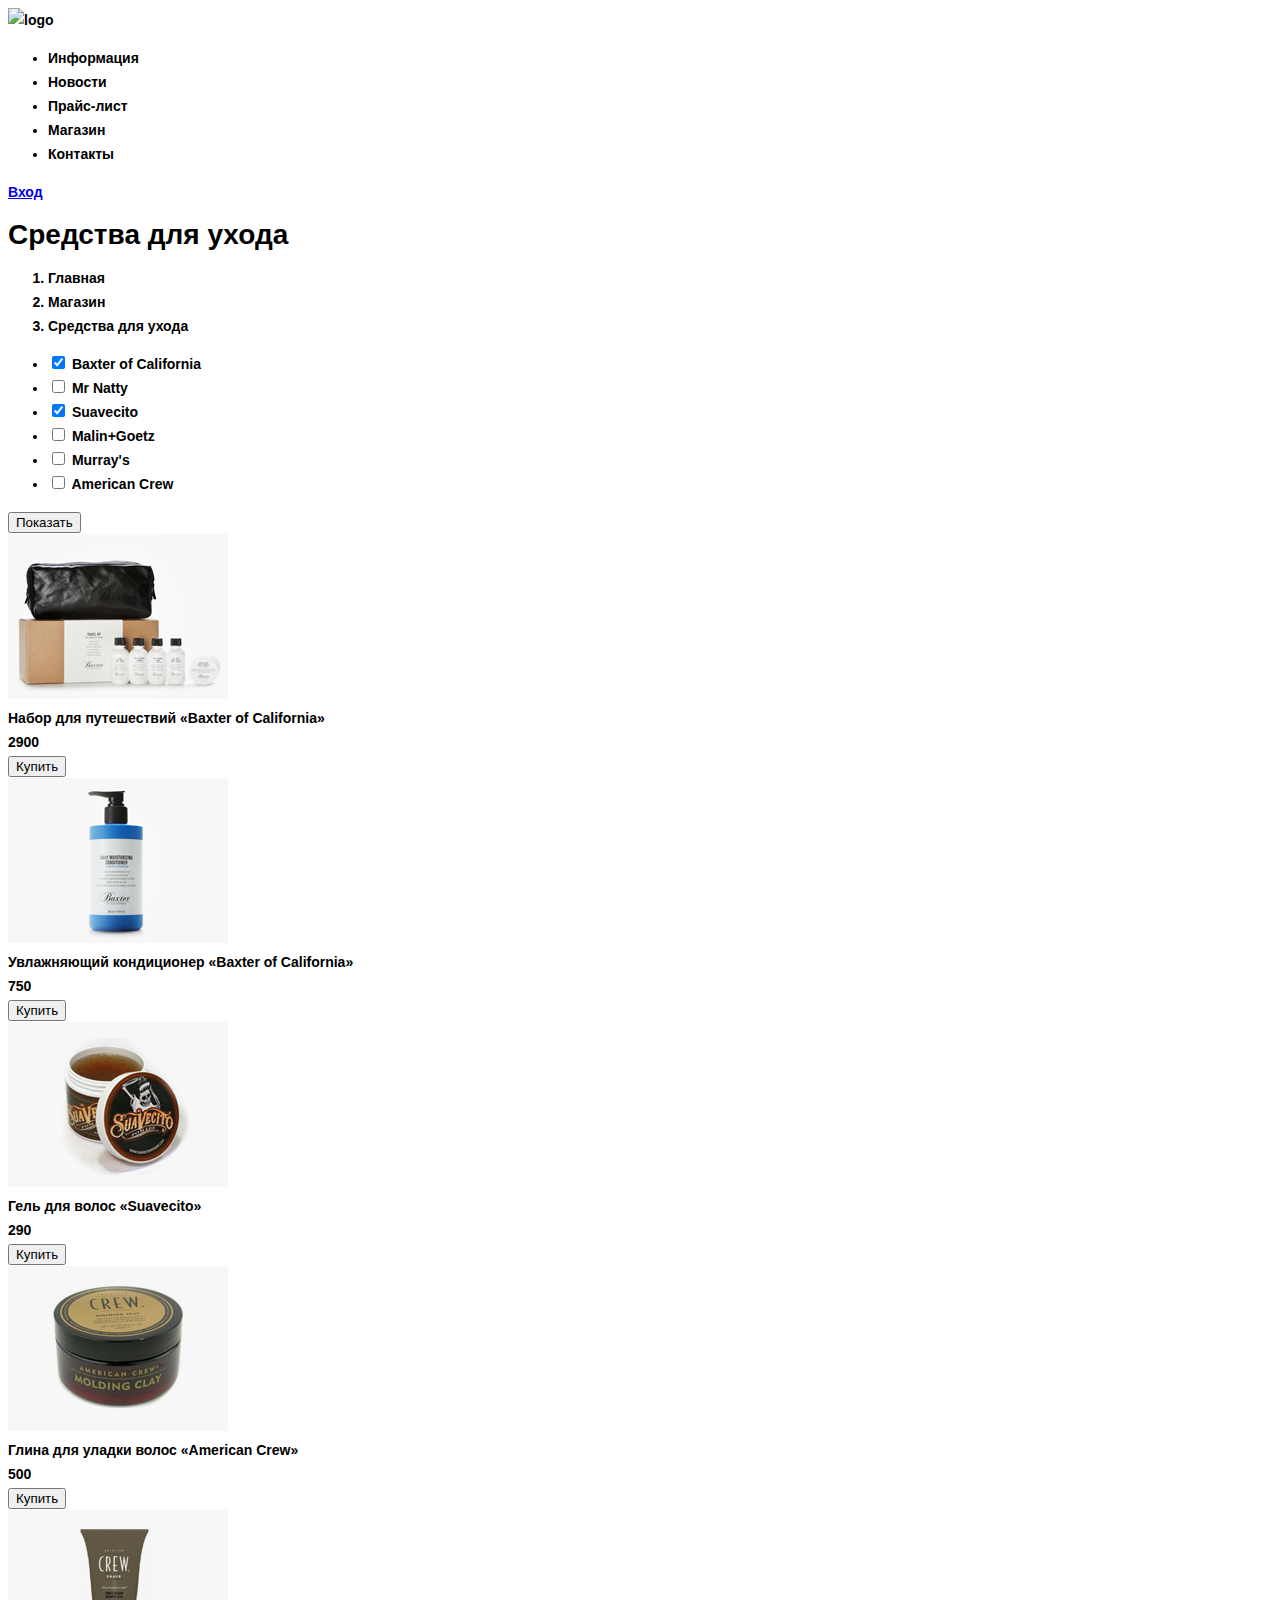
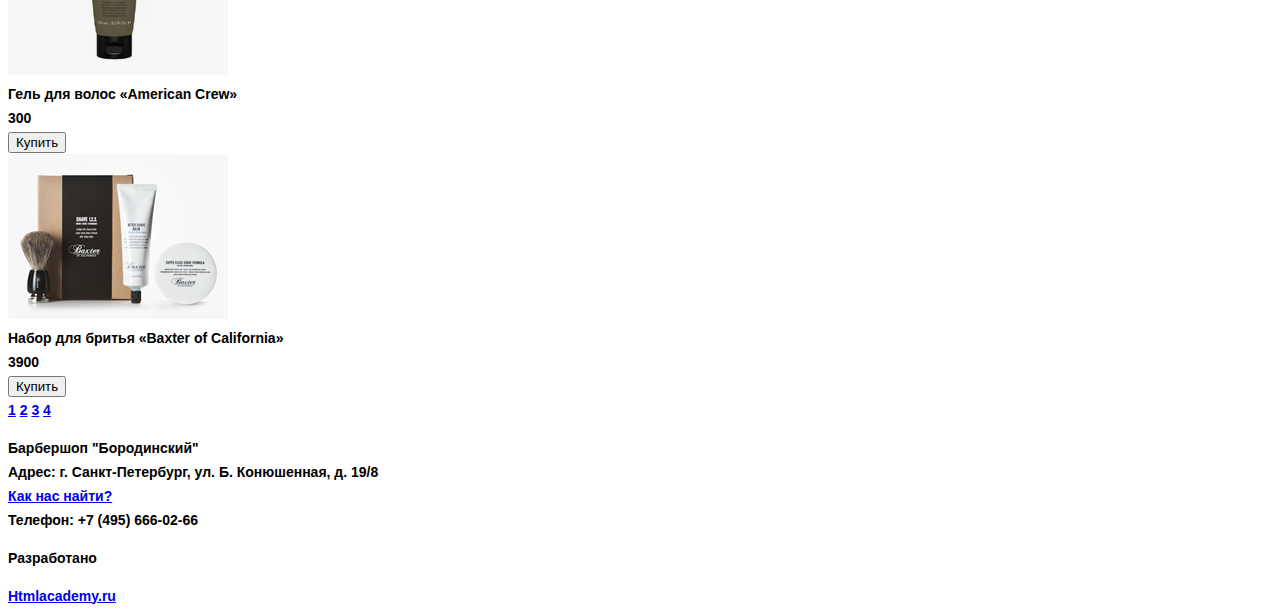
==== catalog.html @ 86d67277 "Add catalog and price-list page" ====
<!DOCTYPE html>
<html lang="en">
<head>
	<meta charset="UTF-8">
	<title>Магазин - Барбершоп</title>
	<link rel="stylesheet" href="./css/main.css">
</head>
<body>
	<header>
		<div class="logo"><img src=".images/logo-little.png" alt="logo"></div>
		<nav class="inner-nav">
			<ul class="inner-nav--list">
					<li class="inner-nav--item">Информация</li>
				<li class="inner-nav--item">Новости</li>
				<li class="inner-nav--item">Прайс-лист</li>
				<li class="inner-nav--item inner-nav--item_active">Магазин</li>
				<li class="inner-nav--item">Контакты</li>
			</ul>
		</nav>
		<div class="enter">
			<a class="enter--link" href="#">Вход</a>
		</div>
	</header>
	<main class="main-container">
		<header class="header-container">
			<h1 class="main-content--header">Средства для ухода</h1>
			<section class="breadcrumbs">
			<ol class="breadcrumbs-list">
				<li class="breadcrumbs-list--item">Главная</li>
				<li class="breadcrumbs-list--item">Магазин</li>
				<li class="breadcrumbs-list--item breadcrumbs-list--item_active">Средства для ухода</li>
			</ol>
			</section>
		</header>
		<aside>
			<section class="filter-manufacturers">
				<ul class="filter-manufacturers--list">
					<li class="filter-manufacturers--item">
						<input type="checkbox" name="brand" id="brand_bax" checked>
						<label for="brand_bax">
							<span>Baxter of California</span>
						</label>
					</li>
					<li class="filter-manufacturers--item">
						<input type="checkbox" name="brand" id="brand_natty">
						<label for="brand_natty">
							<span>Mr Natty</span>
						</label>
					</li>
					<li class="filter-manufacturers--item">
						<input type="checkbox" name="brand" id="brand_suav" checked>
						<label for="brand_suav">
							<span>Suavecito</span>
						</label>
					</li>
					<li class="filter-manufacturers--item">
						<input type="checkbox" name="brand" id="brand_malgoe">
						<label for="brand_malgoe">
							<span>Malin+Goetz</span>
						</label>
					</li>
					<li class="filter-manufacturers--item">
						<input type="checkbox" name="brand" id="brand_murrays">
						<label for="brand_murrays">
							<span>Murray's</span>
						</label>
					</li>
					<li class="filter-manufacturers--item">
						<input type="checkbox" name="brand" id="brand_amcrew">
						<label for="brand_amcrew">
							<span>American Crew</span>
						</label>
					</li>
				</ul>
			</section>
			<section class="groups">
				<div></div>
				<button class="btn">Показать</button>
			</section>
		</aside>
		<section class="catalog">
			<article class="catalog-item">
				<img src="./images/img/img-1.jpg" alt="item-pic" class="catalog-item--pic">
				<header class="catalog-item--header">Набор для путешествий <span class="catalog-item--header_brand">«Baxter of California»</span></header>
				<section class="buy">
					<div class="price rub">2900</div>
					<button class="btn">Купить</button>
				</section>
			</article>
			<article class="catalog-item">
				<img src="./images/img/img-2.jpg" alt="item-pic" class="catalog-item--pic">
				<header class="catalog-item--header">Увлажняющий кондиционер <span class="catalog-item--header_brand">«Baxter of California»</span></header>
				<section class="buy">
					<div class="price rub">750</div>
					<button class="btn">Купить</button>
				</section>
			</article>
			<article class="catalog-item">
				<img src="./images/img/img-3.jpg" alt="item-pic" class="catalog-item--pic">
				<header class="catalog-item--header">Гель для волос <span class="catalog-item--header_brand">«Suavecito»</span></header>
				<section class="buy">
					<div class="price rub">290</div>
					<button class="btn">Купить</button>
				</section>
			</article>
			<article class="catalog-item">
				<img src="./images/img/img-4.jpg" alt="item-pic" class="catalog-item--pic">
				<header class="catalog-item--header">Глина для уладки волос <span class="catalog-item--header_brand">«American Crew»</span></header>
				<section class="buy">
					<div class="price rub">500</div>
					<button class="btn">Купить</button>
				</section>
			</article>
			<article class="catalog-item">
				<img src="./images/img/img-5.jpg" alt="item-pic" class="catalog-item--pic">
				<header class="catalog-item--header">Гель для волос <span class="catalog-item--header_brand">«American Crew»</span></header>
				<section class="buy">
					<div class="price rub">300</div>
					<button class="btn">Купить</button>
				</section>
			</article>
			<article class="catalog-item">
				<img src="./images/img/img-6.jpg" alt="item-pic" class="catalog-item--pic">
				<header class="catalog-item--header">Набор для бритья <span class="catalog-item--header_brand">«Baxter of California»</span></header>
				<section class="buy">
					<div class="price rub">3900</div>
					<button class="btn">Купить</button>
				</section>
			</article>
		</section>
		<section class="pagination">
			<a href="#" class="pagination--page">1</a>
			<a href="#" class="pagination--page pagination--page_active">2</a>
			<a href="#" class="pagination--page">3</a>
			<a href="#" class="pagination--page">4</a>
		</section>
		<footer class="main-footer">
			<section class="footer--info">
				<p>Барбершоп "Бородинский"<br>
				Адрес: г. Санкт-Петербург, ул. Б. Конюшенная, д. 19/8<br>
				<a class="footer-link" href="#" >Как нас найти?</a><br>
				Телефон: +7 (495) 666-02-66</p>
			</section>
			<section class="footer--socials">
				<a href="#" class="socials--link socials--link_vk"></a>
				<a href="#" class="socials--link socials--link_fb"></a>
				<a href="#" class="socials--link socials--link_inst"></a>
			</section>
			<section class="footer--devs">
				<p>Разработано</p>
				<a class="btn" href="http://htmlacademy.ru">Htmlacademy.ru</a>
			</section>
		</footer>
	</main>
</body>
</html>
---- css/main.css ----
body {
	font-family: 'PTSans Narrow Bold', sans-serif;
	font-size: 14px;
	font-weight: bold;
	line-height: 24px;
	color: #000;
}

h2 {
	font-size: 30px;
	line-height: auto;
}
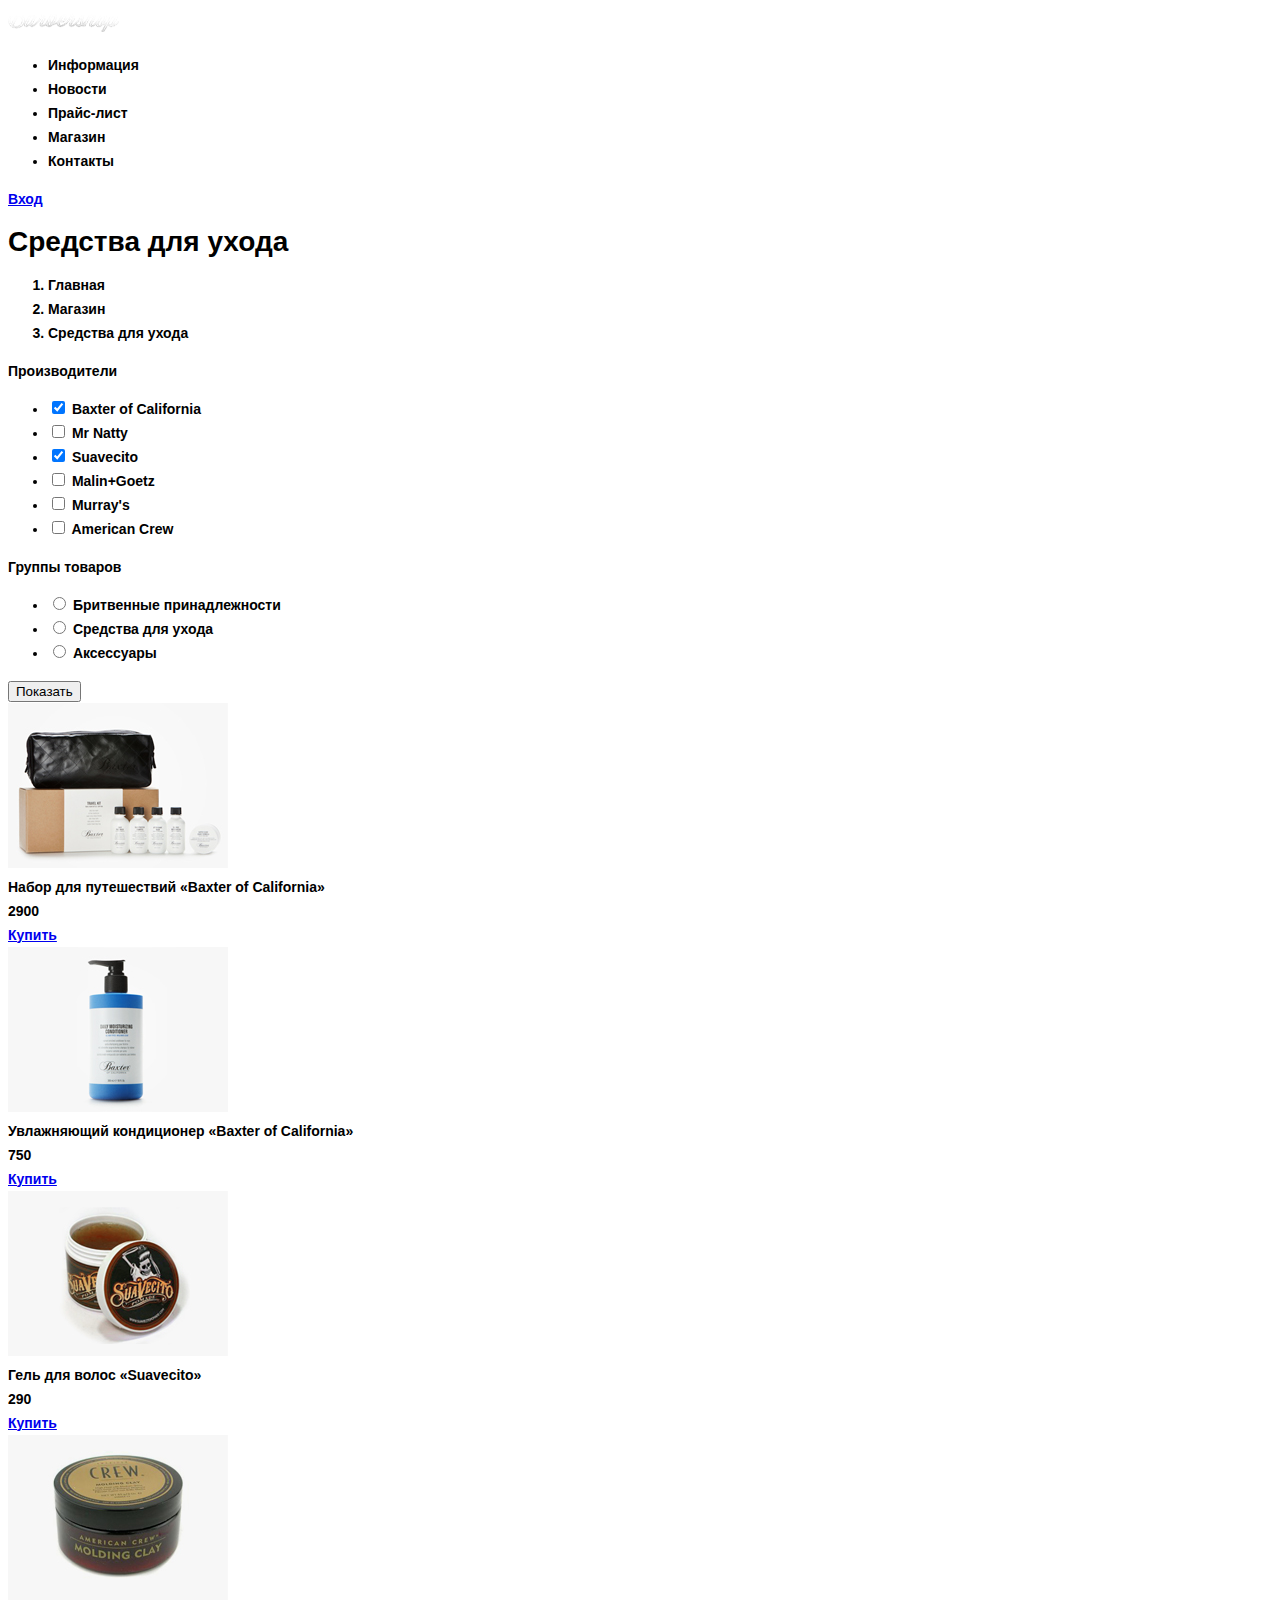
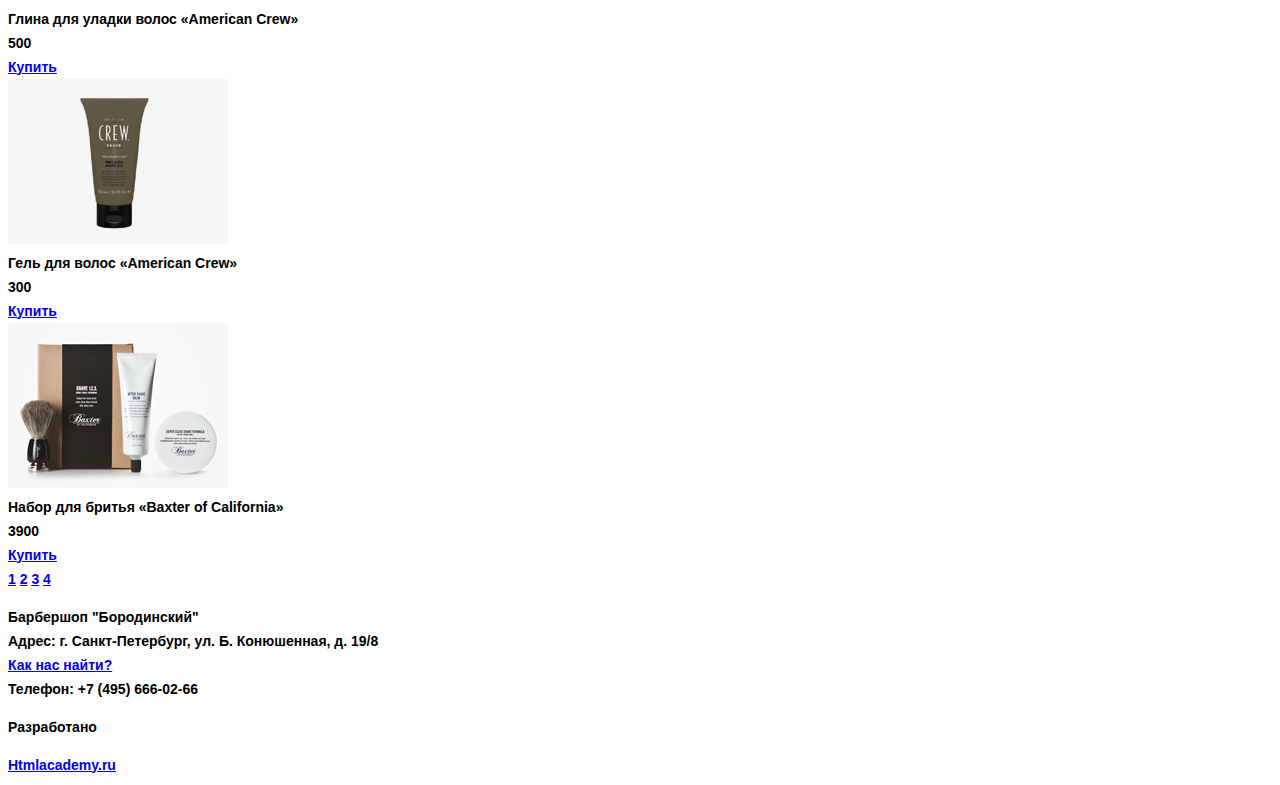
==== commit 8d866d35: "Fix class names and some html code" ====
--- a/catalog.html
+++ b/catalog.html
@@ -6,22 +6,26 @@
 	<link rel="stylesheet" href="./css/main.css">
 </head>
 <body>
-	<header>
-		<div class="logo"><img src=".images/logo-little.png" alt="logo"></div>
-		<nav class="inner-nav">
-			<ul class="inner-nav--list">
+	<header class="top-header">
+		<div class="container clearfix">
+			<nav class="inner-nav">
+				<div class="logo">
+					<img src="./images/logo-little.png" alt="logo">
+				</div>
+				<ul class="inner-nav--list">
 					<li class="inner-nav--item">Информация</li>
-				<li class="inner-nav--item">Новости</li>
-				<li class="inner-nav--item">Прайс-лист</li>
-				<li class="inner-nav--item inner-nav--item_active">Магазин</li>
-				<li class="inner-nav--item">Контакты</li>
-			</ul>
-		</nav>
-		<div class="enter">
-			<a class="enter--link" href="#">Вход</a>
+					<li class="inner-nav--item">Новости</li>
+					<li class="inner-nav--item">Прайс-лист</li>
+					<li class="inner-nav--item inner-nav--item_active">Магазин</li>
+					<li class="inner-nav--item">Контакты</li>
+				</ul>
+			</nav>
+			<div class="enter">
+				<a class="enter--link" href="#">Вход</a>
+			</div>
 		</div>
 	</header>
-	<main class="main-container">
+	<main class="container clearfix">
 		<header class="header-container">
 			<h1 class="main-content--header">Средства для ухода</h1>
 			<section class="breadcrumbs">
@@ -32,109 +36,140 @@
 			</ol>
 			</section>
 		</header>
-		<aside>
-			<section class="filter-manufacturers">
-				<ul class="filter-manufacturers--list">
-					<li class="filter-manufacturers--item">
-						<input type="checkbox" name="brand" id="brand_bax" checked>
-						<label for="brand_bax">
-							<span>Baxter of California</span>
-						</label>
-					</li>
-					<li class="filter-manufacturers--item">
-						<input type="checkbox" name="brand" id="brand_natty">
-						<label for="brand_natty">
-							<span>Mr Natty</span>
-						</label>
-					</li>
-					<li class="filter-manufacturers--item">
-						<input type="checkbox" name="brand" id="brand_suav" checked>
-						<label for="brand_suav">
-							<span>Suavecito</span>
-						</label>
-					</li>
-					<li class="filter-manufacturers--item">
-						<input type="checkbox" name="brand" id="brand_malgoe">
-						<label for="brand_malgoe">
-							<span>Malin+Goetz</span>
-						</label>
-					</li>
-					<li class="filter-manufacturers--item">
-						<input type="checkbox" name="brand" id="brand_murrays">
-						<label for="brand_murrays">
-							<span>Murray's</span>
-						</label>
-					</li>
-					<li class="filter-manufacturers--item">
-						<input type="checkbox" name="brand" id="brand_amcrew">
-						<label for="brand_amcrew">
-							<span>American Crew</span>
-						</label>
-					</li>
-				</ul>
+		<aside class="filters">
+			<form class="filters--form" method="GET">
+				<section class="filter-brands">
+					<header class="heading">
+						Производители
+					</header>
+					<ul class="filter-brands--list">
+						<li class="filter-brands--item">
+							<input type="checkbox" name="brand[]" id="brand_bax" checked>
+							<label class="filter-checkbox" for="brand_bax" value="1">
+								<span>Baxter of California</span>
+							</label>
+						</li>
+						<li class="filter-brands--item">
+							<input type="checkbox" name="brand[]" id="brand_natty" value="2">
+							<label class="filter-checkbox" for="brand_natty">
+								<span>Mr Natty</span>
+							</label>
+						</li>
+						<li class="filter-brands--item">
+							<input type="checkbox" name="brand[]" id="brand_suav" value="3" checked>
+							<label class="filter-checkbox" for="brand_suav">
+								<span>Suavecito</span>
+							</label>
+						</li>
+						<li class="filter-brands--item">
+							<input type="checkbox" name="brand[]" id="brand_malgoe" value="4">
+							<label class="filter-checkbox" for="brand_malgoe">
+								<span>Malin+Goetz</span>
+							</label>
+						</li>
+						<li class="filter-brands--item">
+							<input type="checkbox" name="brand[]" id="brand_murrays" value="5">
+							<label class="filter-checkbox" for="brand_murrays">
+								<span>Murray's</span>
+							</label>
+						</li>
+						<li class="filter-brands--item">
+							<input type="checkbox" name="brand[]" id="brand_amcrew" value="6">
+							<label class="filter-checkbox" for="brand_amcrew">
+								<span>American Crew</span>
+							</label>
+						</li>
+					</ul>
+				</section>
+				<section class="filter-categories">
+					<header class="heading">
+						Группы товаров
+					</header>
+					<ul class="filter-categories--list">
+						<li class="filter-categories--category">
+							<input type="radio" name="categories" id="shaving" value="shaving">
+							<label class="filter-radio" for="shaving">
+								<span>Бритвенные принадлежности</span>
+							</label>
+						</li>
+						<li class="filter-categories--category">
+							<input type="radio" name="categories" id="care" value="care">
+							<label class="filter-radio" for="care">
+								<span>Средства для ухода</span>
+							</label>
+						</li>
+						<li class="filter-categories--category">
+							<input type="radio" name="categories" id="accs" value="accs">
+							<label class="filter-radio" for="accs">
+								<span>Аксессуары</span>
+							</label>
+						</li>
+					</ul>
+					<button class="btn" type="submit">Показать</button>
+				</section>
+			</form>
+		</aside>
+		<section class="content-container">
+			<section class="catalog">
+				<article class="catalog-item">
+					<img src="./images/img/img-1.jpg" alt="item-pic" class="catalog-item--pic">
+					<header class="catalog-item--header">Набор для путешествий <span class="catalog-item--header_brand">«Baxter of California»</span></header>
+					<section class="buy">
+						<div class="buy--price rub">2900</div>
+						<a class="btn buy--btn" href="#">Купить</a>
+					</section>
+				</article>
+				<article class="catalog-item">
+					<img src="./images/img/img-2.jpg" alt="item-pic" class="catalog-item--pic">
+					<header class="catalog-item--header">Увлажняющий кондиционер <span class="catalog-item--header_brand">«Baxter of California»</span></header>
+					<section class="buy">
+						<div class="buy--price rub">750</div>
+						<a class="btn buy--btn" href="#">Купить</a>
+					</section>
+				</article>
+				<article class="catalog-item">
+					<img src="./images/img/img-3.jpg" alt="item-pic" class="catalog-item--pic">
+					<header class="catalog-item--header">Гель для волос <span class="catalog-item--header_brand">«Suavecito»</span></header>
+					<section class="buy">
+						<div class="buy--price rub">290</div>
+						<a class="btn buy--btn" href="#">Купить</a>
+					</section>
+				</article>
+				<article class="catalog-item">
+					<img src="./images/img/img-4.jpg" alt="item-pic" class="catalog-item--pic">
+					<header class="catalog-item--header">Глина для уладки волос <span class="catalog-item--header_brand">«American Crew»</span></header>
+					<section class="buy">
+						<div class="buy--price rub">500</div>
+						<a class="btn buy--btn" href="#">Купить</a>
+					</section>
+				</article>
+				<article class="catalog-item">
+					<img src="./images/img/img-5.jpg" alt="item-pic" class="catalog-item--pic">
+					<header class="catalog-item--header">Гель для волос <span class="catalog-item--header_brand">«American Crew»</span></header>
+					<section class="buy">
+						<div class="buy--price rub">300</div>
+						<a class="btn buy--btn" href="#">Купить</a>
+					</section>
+				</article>
+				<article class="catalog-item">
+					<img src="./images/img/img-6.jpg" alt="item-pic" class="catalog-item--pic">
+					<header class="catalog-item--header">Набор для бритья <span class="catalog-item--header_brand">«Baxter of California»</span></header>
+					<section class="buy">
+						<div class="buy--price rub">3900</div>
+						<a class="btn buy--btn" href="#">Купить</a>
+					</section>
+				</article>
 			</section>
-			<section class="groups">
-				<div></div>
-				<button class="btn">Показать</button>
+			<section class="pagination">
+				<a href="#" class="pagination--page">1</a>
+				<a href="#" class="pagination--page pagination--page_active">2</a>
+				<a href="#" class="pagination--page">3</a>
+				<a href="#" class="pagination--page">4</a>
 			</section>
-		</aside>
-		<section class="catalog">
-			<article class="catalog-item">
-				<img src="./images/img/img-1.jpg" alt="item-pic" class="catalog-item--pic">
-				<header class="catalog-item--header">Набор для путешествий <span class="catalog-item--header_brand">«Baxter of California»</span></header>
-				<section class="buy">
-					<div class="price rub">2900</div>
-					<button class="btn">Купить</button>
-				</section>
-			</article>
-			<article class="catalog-item">
-				<img src="./images/img/img-2.jpg" alt="item-pic" class="catalog-item--pic">
-				<header class="catalog-item--header">Увлажняющий кондиционер <span class="catalog-item--header_brand">«Baxter of California»</span></header>
-				<section class="buy">
-					<div class="price rub">750</div>
-					<button class="btn">Купить</button>
-				</section>
-			</article>
-			<article class="catalog-item">
-				<img src="./images/img/img-3.jpg" alt="item-pic" class="catalog-item--pic">
-				<header class="catalog-item--header">Гель для волос <span class="catalog-item--header_brand">«Suavecito»</span></header>
-				<section class="buy">
-					<div class="price rub">290</div>
-					<button class="btn">Купить</button>
-				</section>
-			</article>
-			<article class="catalog-item">
-				<img src="./images/img/img-4.jpg" alt="item-pic" class="catalog-item--pic">
-				<header class="catalog-item--header">Глина для уладки волос <span class="catalog-item--header_brand">«American Crew»</span></header>
-				<section class="buy">
-					<div class="price rub">500</div>
-					<button class="btn">Купить</button>
-				</section>
-			</article>
-			<article class="catalog-item">
-				<img src="./images/img/img-5.jpg" alt="item-pic" class="catalog-item--pic">
-				<header class="catalog-item--header">Гель для волос <span class="catalog-item--header_brand">«American Crew»</span></header>
-				<section class="buy">
-					<div class="price rub">300</div>
-					<button class="btn">Купить</button>
-				</section>
-			</article>
-			<article class="catalog-item">
-				<img src="./images/img/img-6.jpg" alt="item-pic" class="catalog-item--pic">
-				<header class="catalog-item--header">Набор для бритья <span class="catalog-item--header_brand">«Baxter of California»</span></header>
-				<section class="buy">
-					<div class="price rub">3900</div>
-					<button class="btn">Купить</button>
-				</section>
-			</article>
 		</section>
-		<section class="pagination">
-			<a href="#" class="pagination--page">1</a>
-			<a href="#" class="pagination--page pagination--page_active">2</a>
-			<a href="#" class="pagination--page">3</a>
-			<a href="#" class="pagination--page">4</a>
-		</section>
-		<footer class="main-footer">
+	</main>
+	<footer class="footer">
+		<div class="container clearfix">
 			<section class="footer--info">
 				<p>Барбершоп "Бородинский"<br>
 				Адрес: г. Санкт-Петербург, ул. Б. Конюшенная, д. 19/8<br>
@@ -150,7 +185,6 @@
 				<p>Разработано</p>
 				<a class="btn" href="http://htmlacademy.ru">Htmlacademy.ru</a>
 			</section>
-		</footer>
-	</main>
-</body>
+		</div>
+	</footer>
 </html>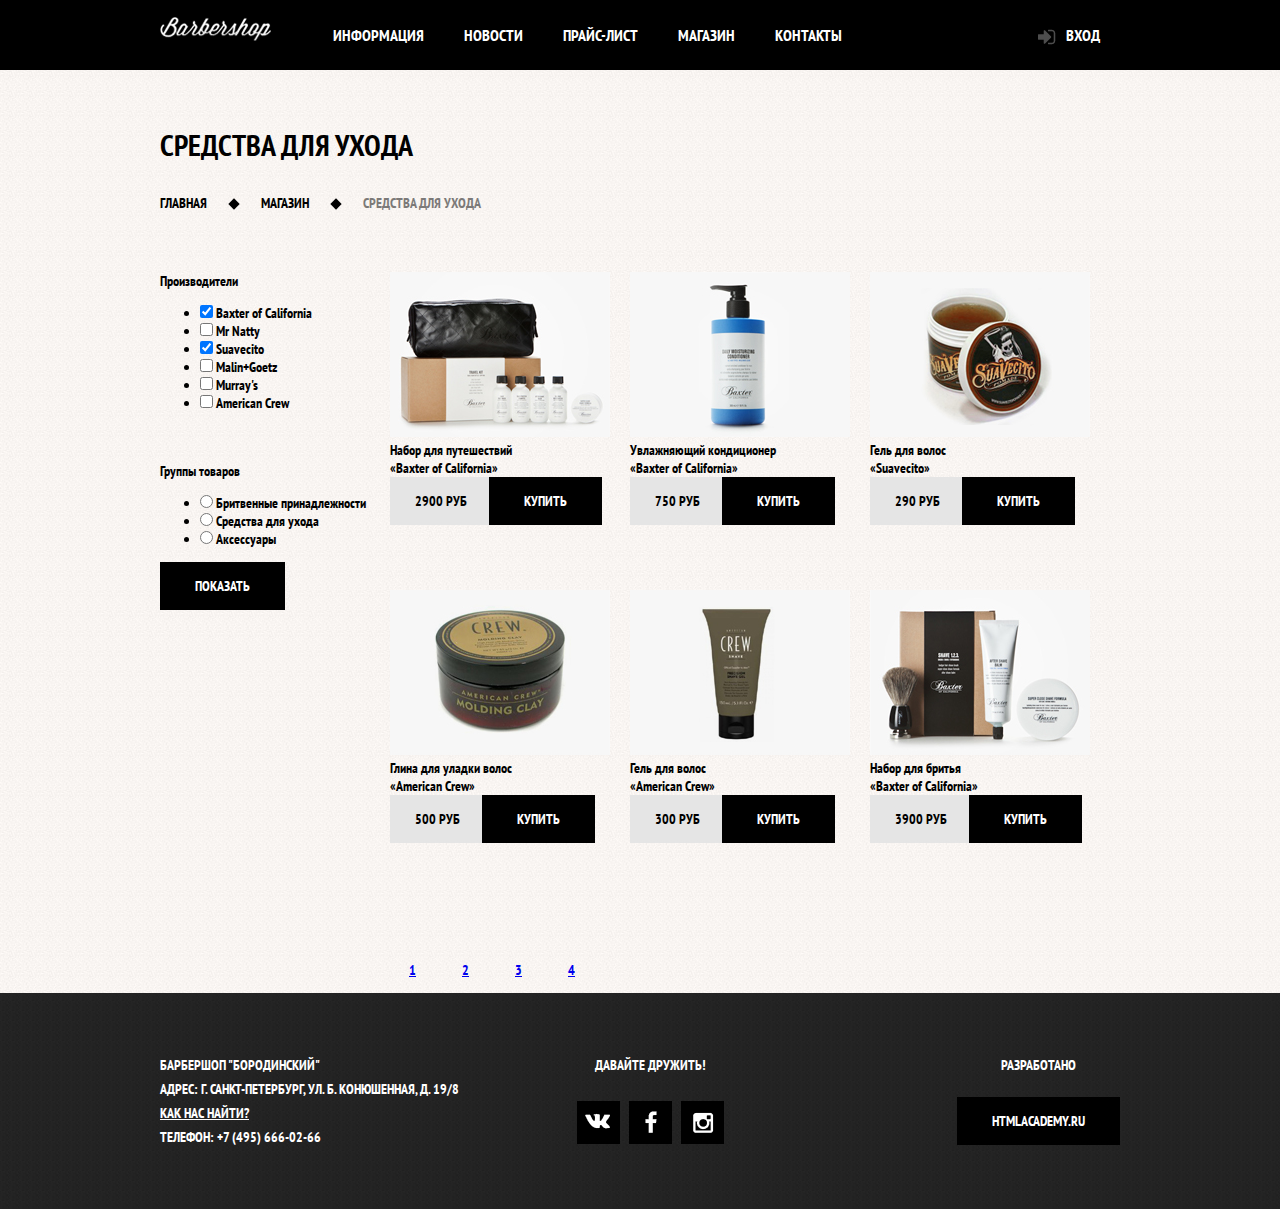
==== commit afca285a: "Get done the item page and changed common elements (like header, navigation, etc) in other templates" ====
--- a/catalog.html
+++ b/catalog.html
@@ -3,21 +3,23 @@
 <head>
 	<meta charset="UTF-8">
 	<title>Магазин - Барбершоп</title>
+	<link rel="stylesheet" href="./css/normalize.css">
 	<link rel="stylesheet" href="./css/main.css">
+	<link href='https://fonts.googleapis.com/css?family=PT+Sans+Narrow:400,700&subset=latin,cyrillic' rel='stylesheet' type='text/css'>
 </head>
-<body>
+<body class="inner-body">
 	<header class="top-header">
 		<div class="container clearfix">
-			<nav class="inner-nav">
+			<nav class="nav">
 				<div class="logo">
-					<img src="./images/logo-little.png" alt="logo">
+					<a href="./index.html"><img src="./images/logo-little.png" alt="logo"></a>
 				</div>
-				<ul class="inner-nav--list">
-					<li class="inner-nav--item">Информация</li>
-					<li class="inner-nav--item">Новости</li>
-					<li class="inner-nav--item">Прайс-лист</li>
-					<li class="inner-nav--item inner-nav--item_active">Магазин</li>
-					<li class="inner-nav--item">Контакты</li>
+				<ul class="nav--list">
+					<li class="nav--item"><a href="#">Информация</a></li>
+					<li class="nav--item"><a href="#">Новости</a></li>
+					<li class="nav--item"><a href="./price.html">Прайс-лист</a></li>
+					<li class="nav--item nav--item_active"><a href="./catalog.html">Магазин</a></li>
+					<li class="nav--item"><a href="#">Контакты</a></li>
 				</ul>
 			</nav>
 			<div class="enter">
@@ -30,9 +32,15 @@
 			<h1 class="main-content--header">Средства для ухода</h1>
 			<section class="breadcrumbs">
 			<ol class="breadcrumbs-list">
-				<li class="breadcrumbs-list--item">Главная</li>
-				<li class="breadcrumbs-list--item">Магазин</li>
-				<li class="breadcrumbs-list--item breadcrumbs-list--item_active">Средства для ухода</li>
+				<li class="breadcrumbs-list--item">
+					<a href="./index.html">Главная</a>
+				</li>
+				<li class="breadcrumbs-list--item">
+					<a href="./catalog.html">Магазин</a>
+				</li>
+				<li class="breadcrumbs-list--item breadcrumbs-list--item_active">
+					<span>Средства для ухода</span></a>
+				</li>
 			</ol>
 			</section>
 		</header>
@@ -177,9 +185,12 @@
 				Телефон: +7 (495) 666-02-66</p>
 			</section>
 			<section class="footer--socials">
-				<a href="#" class="socials--link socials--link_vk"></a>
-				<a href="#" class="socials--link socials--link_fb"></a>
-				<a href="#" class="socials--link socials--link_inst"></a>
+				<p>
+					Давайте дружить!
+				</p>
+				<a href="#" class="socials--link socials--link_vk">Вконтакте</a>
+				<a href="#" class="socials--link socials--link_fb">Фейсбук</a>
+				<a href="#" class="socials--link socials--link_inst">Инстаграм</a>
 			</section>
 			<section class="footer--devs">
 				<p>Разработано</p>
--- a/css/main.css
+++ b/css/main.css
@@ -1,12 +1,664 @@
 body {
-	font-family: 'PTSans Narrow Bold', sans-serif;
-	font-size: 14px;
+	font-family: 'PT Sans Narrow', sans-serif;
 	font-weight: bold;
+	color: #000;
+	background:#000 url("../images/bg.jpg") no-repeat top center;
+	font-size: 14px;
+}
+
+.btn {
+	display: inline-block;
+	padding: 15px 35px;
+	margin-right: 20px;
+	font-size: 14px;
+	text-transform: uppercase;
+	text-decoration: none;
+	color: white;
+	background-color: black;
+	border: none;
+	transition: ease 0.3s;
+	cursor: pointer;
+}
+
+.btn:hover:not([disabled]) {
+	background-color: #663d15;
+	transition: ease-in-out 0.3s;
+}
+
+.btn:disabled {
+	opacity: 0.5;
+	cursor: default;
+}
+
+.top-header {
+	background-color: #000;
+	color: #fff;
+	font-size: 16px;
+	margin-bottom: 55px;
+}
+
+.container {
+	width: 960px;
+	padding: 0 10px;
+	margin: 0 auto;
+}
+
+.clearfix::after {
+	content: '';
+	display: block;
+	clear:both;
+}
+
+.nav {
+	width: 780px;
+	float: left;
+}
+
+.nav ul {
+	margin: 0;
+	padding: 0;
+}
+
+.nav--list {
+	list-style: none;
+	font-size: 0px;
+	display: inline-block;
+}
+
+.nav--item {
+	display: inline-block;
+	font-size: 16px;
+	line-height: 20px;
+	vertical-align: baseline;
+}
+
+.nav--item a {
+	display: block;
+	color: #fff;
+	padding: 25px 20px;
+	text-decoration: none;
+	text-transform: uppercase;
+	transition: ease 0.3s;
+}
+
+.nav--item a:hover {
+	background-color: #242424;
+	transition: ease 0.3s;
+}
+
+.nav--item_active a:after {
+	width: auto;
+	height: 5px;
+	background-color: #fff;
+}
+
+.logo {
+	min-width: 150px;
+	display: inline-block;
+	line-height: 20px;
+}
+
+.enter {
+	float: right;
+	position: relative;
+}
+
+.enter--link::before {
+	content: '';
+	display: block;
+	position: absolute;
+	width: 18px; 
+	height: 16px;
+	background-image: url("../images/sprites.png");
+	background-position: -120px -20px;
+	left: 20px;
+	bottom: 25px;
+	transition: ease 0.3s;
+	cursor: pointer;
+}
+
+.enter--link:hover::before {
+	content: '';
+	display: block;
+	position: absolute;
+	width: 18px; 
+	height: 16px;
+	background-image: url("../images/sprites.png");
+	background-position: -178px -20px;
+	left: 20px;
+	bottom: 25px;
+	transition: ease-in-out all 0.3s;
+
+}
+
+.enter--link {
+	display: inline-block;
+	line-height: 20px;
+	padding: 25px 20px;
+	padding-left: 48px;
+	text-decoration: none;	
+	text-transform: uppercase;
+	color: #fff;
+}
+
+.enter:hover {
+	background-color: #242424;
+}
+
+.logo-container {
+	width: 368px;
+	text-align: center;
+	margin: 0 auto;
+	min-height: 204px;
+	margin-bottom: 20px;;
+}
+
+.features {
+	margin-bottom: 65px;
+	color: #fff;
+}
+
+.feature-item {
+	width: 300px;
+	float: left;
+	margin-right: 20px;
+	text-align: center;
+	text-transform: uppercase;
+}
+
+.feature-item:last-child {
+	margin-right: 0;
+}
+
+.feature-item--head {
+	padding-bottom: 75px;
+	position: relative;
+	font-size: 30px;
+	font-weight: 700;
+	display: inline-block;
+}
+
+.feature-item--head::after {
+	content: '';
+	display: block;
+	width: 20px;
+	height: 20px;
+	position: absolute;
+	left: 50%;
+	top: 50%;
+	margin-left: -10px;
+	background-color: #fff;
+	transform: rotate(45deg);
+}
+
+.feature-item--desc {
+	margin: 0;
+	padding: 0 25px;
+	font-size: 14px;
 	line-height: 24px;
+	text-align: center;
+}
+
+.index-content {
+	padding: 80px 50px;
+	margin-bottom: 35px;
+	background: url("../images/divider.png") no-repeat center,
+				url("../images/bg-pattern.jpg") repeat center;
+}
+
+.index-content p {
+	margin-bottom: 25px;
+	text-transform: uppercase;
+	font-size: 14px;
+	line-height: 24px;
+	font-weight: 700;
+}
+
+.index-content--header {
+	margin: 0;
+	margin-bottom: 25px;
+	padding: 0;
+	font-size: 30px;
+	text-transform: uppercase;
+	font-weight: 700;
+}
+
+.index-content--left {
+	width: 380px;
+	float: left;
+}
+
+.news-list {
+	margin: 0;
+	padding: 0;
+	list-style: none;
+}
+
+.news-list--item {
+	margin-bottom: 30px;
+}
+
+.news-list--item p {
+	margin: 0;
+	padding: 0;
+}
+
+.news-list--item time {
+	font-weight: 400;
+	text-transform: none;
+}
+
+.index-content--right {
+	width: 300px;
+	float: right;
+}
+
+.gallery {
+	position: relative;
+	min-height: 260px;
+}
+
+.gallery-img {
+	margin: 0;
+	padding: 0;
+}
+
+.gallery-img img {
+	border: 7px solid white;
+}
+
+.btn-prev {
+	position: absolute;
+	left: 0;
+	bottom: 0;
+	margin: 0;
+	padding: 15px 50px;
+}
+.btn-next {
+	position: absolute;
+	right: 0;
+	bottom: 0;
+	margin: 0;
+	padding: 15px 50px;
+}
+
+.f-appointment input {
+	width: 140px;
+	height: 45px;
+	margin-right: 20px;
+	margin-left: -2px; /* weird spacing fix */ 
+	margin-bottom: 20px;
+	padding: 15px;
+	box-sizing: border-box;
+	border: 2px solid black;
+	text-transform: uppercase;
 	color: #000;
 }
 
-h2 {
+.f-appointment input:nth-child(2n) {
+	margin-right: 0;
+}
+
+.f-appointment .btn {
+	width: 100%;
+} 
+
+.footer {
+	padding-top: 60px;
+	padding-bottom: 40px;
+	background: #222 url("../images/bg-footer.jpg") repeat;
+	color: white;
+}
+
+.footer p {
+	margin: 0;
+	margin-bottom: 20px;
+	padding: 0;
+	text-transform: uppercase;
+	font-size: 14px;
+	line-height: 24px;
+}
+
+.footer--info {
+	width: 380px;
+	float: left;
+	margin-right: 20px;
+}
+
+.footer--info a {
+	color: white;
+}
+
+.footer--socials {
+	width: 180px;
+	float: left;
+	text-align: center;
+}
+
+.socials--link {
+	display: inline-block;
+	width: 23px;
+	height: 23px;
+	margin-left: 3px; 
+	margin-right: 3px;
+	padding: 10px;
+	font-size: 0;
+	background-color: #000;
+}
+
+.socials--link_vk {
+	background: #000 url("../images/sprites.png") no-repeat -454px -8px;
+	transition: ease 0.3s;
+}
+
+.socials--link_vk:hover {
+	background: #fff url("../images/sprites.png") no-repeat -519px -8px;
+	transition: ease 0.3s;
+}
+
+.socials--link_fb {
+	background: #000 url("../images/sprites.png") no-repeat -220px -10px;
+	transition: ease 0.3s;
+}
+
+.socials--link_fb:hover {
+	background: #fff url("../images/sprites.png") no-repeat -272px -10px;
+	transition: ease 0.3s;
+}
+
+.socials--link_inst {
+	background: #000 url("../images/sprites.png") no-repeat -328px -9px;
+	transition: ease 0.3s;
+}
+
+.socials--link_inst:hover {
+	background: #fff url("../images/sprites.png") no-repeat -389px -9px;
+	transition: ease 0.3s;
+}
+
+.footer--devs {
+	min-width: 140px;
+	float: right;
+	text-align: center;
+}
+
+.footer--devs .btn {
+	margin: 0;
+}
+
+/* Item Page */
+
+.inner-body {
+	background:#f8f5f2 url("../images/bg-pattern.jpg") repeat;
+}
+
+.main-content--header {
+	margin-top: 55px;
+	margin-bottom: 30px;
 	font-size: 30px;
 	line-height: auto;
-} 
+}
+
+.header-container {
+	margin-bottom: 45px;
+	text-transform: uppercase;
+}
+
+.breadcrumbs {
+	margin-bottom: 60px;
+}
+
+.breadcrumbs-list {
+	margin: 0;
+	padding: 0;
+	list-style: none;
+	font-size: 14px;
+}
+
+.breadcrumbs-list--item {
+	display: inline-block;
+	padding-right: 40px;
+	position: relative;
+}
+
+.breadcrumbs-list--item a {
+	color: black;
+	text-decoration: none;
+}
+
+.breadcrumbs-list--item a:hover {
+	color: black;
+	text-decoration: underline;
+}
+
+.breadcrumbs-list--item:not(:last-child)::after {
+	content: '';
+	display: inline-block;
+	width: 8px;
+	height: 8px;
+	background-color: black;
+	transform: rotate(45deg);
+	left: 20px;
+	position: relative;
+}
+
+.breadcrumbs-list--item:last-child {
+	opacity: 0.5;
+}
+
+.item-gallery {
+	width: 480px;
+	float: left;
+	margin-right: 90px;
+	margin-bottom: 50px;
+}
+
+.item-gallery--big {
+	width: 100%;
+	margin-bottom: 20px;
+}
+
+.item-gallery--small,
+.item-gallery--small img { /* floated "img"s fix inline space problem*/
+	width: auto;
+	float: left;
+	margin-right: 20px;
+}
+
+.item-gallery img {
+	cursor: pointer;
+	box-shadow: 0 0 10px rgba(0, 0, 0, 0.3);
+	transition: ease 0.5s;
+}
+
+.item-gallery img:hover {
+	box-shadow: 0 0 20px rgba(0, 0, 0, 0.45);
+	transition: ease 0.5s;
+}
+
+.item-gallery--small img:last-child {
+	margin-right: 0px;
+}
+
+.item-desc {
+	width: 380px;
+	padding: 5px;
+	float: left;
+	margin-bottom: 35px;
+	margin-top: 25px;
+}
+
+.item-desc p {
+	margin: 0;
+	padding: 0;
+	font-size: 14px;
+	line-height: 24px;
+	text-transform: uppercase;
+}
+
+.item-desc ul,
+.item-desc ol {
+	margin: 0;
+	padding: 0;
+}
+
+.item-desc--meta {
+	margin-bottom: 40px;
+}
+
+.item-desc--meta .available {
+	float: left;
+}
+
+.item-desc--meta .articulus {
+	float: right;
+	color: #d5d4d2;
+}
+
+.item-desc--description {
+	margin-bottom: 40px;
+}
+
+.buy {
+	min-width: 180px;
+	margin-bottom: 65px;
+}
+
+.buy--price {
+	display: inline-block;
+	padding: 15px 25px;
+	background-color: #e5e5e5;
+	position: relative;
+}
+
+.rub::after {
+	display: inline-block;
+	content: 'РУБ';
+	position: relative;
+	left: 3px;
+}
+
+.buy--btn {
+	display: inline-block;
+	margin-left: -3px;
+	margin-right: 0;
+}
+
+.item-ingredients {
+	min-width: 250px;
+}
+
+.item-ingredients--list {
+	list-style: none;
+}
+
+.item-ingredients--heading {
+	margin-bottom: 35px;
+	text-transform: uppercase;
+}
+
+.item-ingredients--item {
+	text-transform: uppercase;
+	font-size: 14px;
+	line-height: 24px;
+	padding-left: 10px;
+	position: relative;
+}
+
+.item-ingredients--item::before {
+	display: inline-block;
+	content: '';
+	width: 8px;
+	height: 8px;
+	background-color: black;
+	transform: rotate(45deg);
+	position: relative;
+	right: 10px;
+}
+
+/* Catalog (Shop) page */
+
+.filters {
+	width: 220px;
+	margin-right: 10px;
+	float: left;
+}
+
+.filters section,
+.filter-brands,
+.filter-categories {
+	min-width: 220px;
+	margin-bottom: 50px;
+}
+
+.filter-header {
+	margin-bottom: 30px;
+}
+
+.content-container {
+	width: 700px;
+	float: left;
+}
+
+.catalog {
+	width: 700px;
+	float: left;
+	margin-bottom: 40px;
+}
+
+.catalog-item {
+	width: 220px;
+	float: left;
+	margin-right: 20px;
+}
+
+.catalog-item:nth-child(3n) {
+	margin-right: 0;
+}
+
+.catalog-item--header_brand {
+	display: block;
+}
+
+.pagination {
+	float: left;
+}
+
+.pagination--page {
+	display: inline-block;
+	width: 45px;
+	line-height: 45px;
+	margin-right: 5px;
+	text-align: center;
+	vertical-align: baseline;
+}
+
+/* Pricelist Page */
+
+.price-promo {
+	width: 620px;
+	margin: 0 auto;
+	margin-bottom: 70px;
+}
+
+.desc-block {
+	margin-bottom: 65px;
+}
+
+.desc-block:last-child {
+	margin-bottom: 0px;
+}
+
+.desc-left {
+	width: 380px;
+	margin-right: 100px;
+	float: left;
+}
+
+.desc-right {
+	width: 460px;
+	float: left;
+}
+
+
+
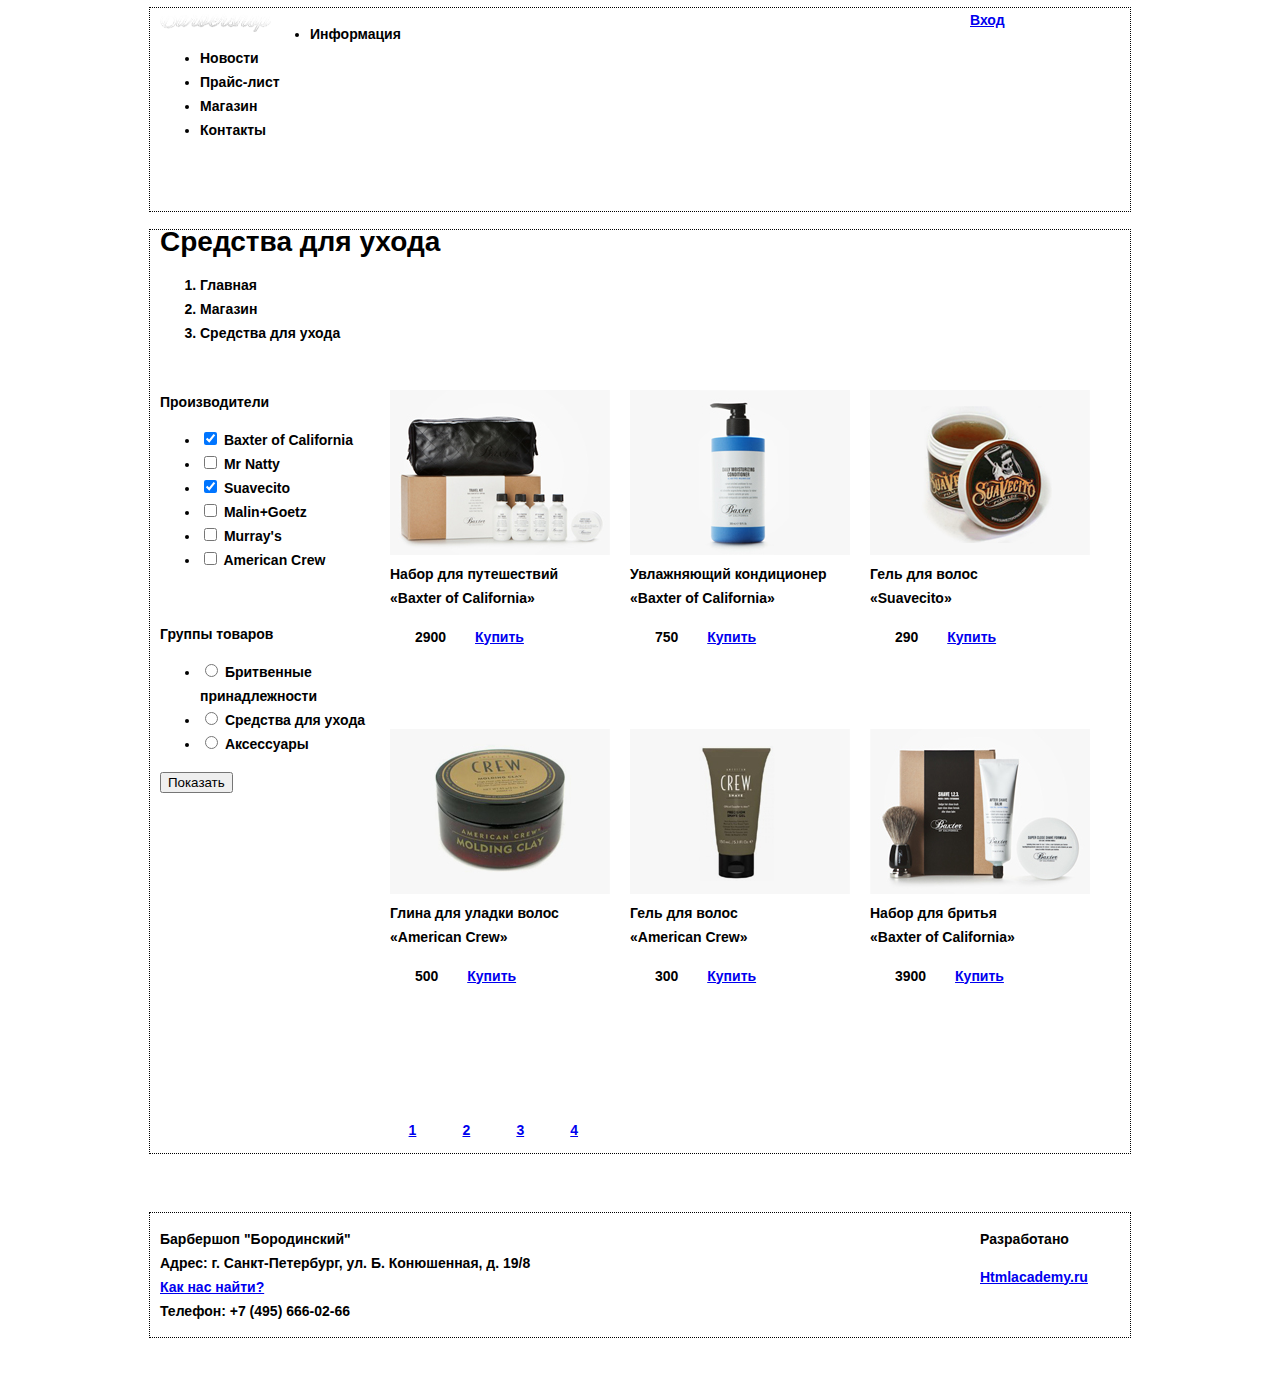
==== commit c8a6f965: "Merge branch 'gh-pages' of http://github.com/grandiferr/barbershop into gh-pages" ====
--- a/catalog.html
+++ b/catalog.html
@@ -3,23 +3,21 @@
 <head>
 	<meta charset="UTF-8">
 	<title>Магазин - Барбершоп</title>
-	<link rel="stylesheet" href="./css/normalize.css">
 	<link rel="stylesheet" href="./css/main.css">
-	<link href='https://fonts.googleapis.com/css?family=PT+Sans+Narrow:400,700&subset=latin,cyrillic' rel='stylesheet' type='text/css'>
 </head>
-<body class="inner-body">
+<body>
 	<header class="top-header">
 		<div class="container clearfix">
-			<nav class="nav">
+			<nav class="inner-nav">
 				<div class="logo">
-					<a href="./index.html"><img src="./images/logo-little.png" alt="logo"></a>
+					<img src="./images/logo-little.png" alt="logo">
 				</div>
-				<ul class="nav--list">
-					<li class="nav--item"><a href="#">Информация</a></li>
-					<li class="nav--item"><a href="#">Новости</a></li>
-					<li class="nav--item"><a href="./price.html">Прайс-лист</a></li>
-					<li class="nav--item nav--item_active"><a href="./catalog.html">Магазин</a></li>
-					<li class="nav--item"><a href="#">Контакты</a></li>
+				<ul class="inner-nav--list">
+					<li class="inner-nav--item">Информация</li>
+					<li class="inner-nav--item">Новости</li>
+					<li class="inner-nav--item">Прайс-лист</li>
+					<li class="inner-nav--item inner-nav--item_active">Магазин</li>
+					<li class="inner-nav--item">Контакты</li>
 				</ul>
 			</nav>
 			<div class="enter">
@@ -32,15 +30,9 @@
 			<h1 class="main-content--header">Средства для ухода</h1>
 			<section class="breadcrumbs">
 			<ol class="breadcrumbs-list">
-				<li class="breadcrumbs-list--item">
-					<a href="./index.html">Главная</a>
-				</li>
-				<li class="breadcrumbs-list--item">
-					<a href="./catalog.html">Магазин</a>
-				</li>
-				<li class="breadcrumbs-list--item breadcrumbs-list--item_active">
-					<span>Средства для ухода</span></a>
-				</li>
+				<li class="breadcrumbs-list--item">Главная</li>
+				<li class="breadcrumbs-list--item">Магазин</li>
+				<li class="breadcrumbs-list--item breadcrumbs-list--item_active">Средства для ухода</li>
 			</ol>
 			</section>
 		</header>
@@ -185,12 +177,9 @@
 				Телефон: +7 (495) 666-02-66</p>
 			</section>
 			<section class="footer--socials">
-				<p>
-					Давайте дружить!
-				</p>
-				<a href="#" class="socials--link socials--link_vk">Вконтакте</a>
-				<a href="#" class="socials--link socials--link_fb">Фейсбук</a>
-				<a href="#" class="socials--link socials--link_inst">Инстаграм</a>
+				<a href="#" class="socials--link socials--link_vk"></a>
+				<a href="#" class="socials--link socials--link_fb"></a>
+				<a href="#" class="socials--link socials--link_inst"></a>
 			</section>
 			<section class="footer--devs">
 				<p>Разработано</p>
--- a/css/main.css
+++ b/css/main.css
@@ -1,45 +1,15 @@
 body {
-	font-family: 'PT Sans Narrow', sans-serif;
+	font-family: 'PTSans Narrow Bold', sans-serif;
+	font-size: 14px;
 	font-weight: bold;
+	line-height: 24px;
 	color: #000;
-	background:#000 url("../images/bg.jpg") no-repeat top center;
-	font-size: 14px;
-}
-
-.btn {
-	display: inline-block;
-	padding: 15px 35px;
-	margin-right: 20px;
-	font-size: 14px;
-	text-transform: uppercase;
-	text-decoration: none;
-	color: white;
-	background-color: black;
-	border: none;
-	transition: ease 0.3s;
-	cursor: pointer;
-}
-
-.btn:hover:not([disabled]) {
-	background-color: #663d15;
-	transition: ease-in-out 0.3s;
-}
-
-.btn:disabled {
-	opacity: 0.5;
-	cursor: default;
-}
-
-.top-header {
-	background-color: #000;
-	color: #fff;
-	font-size: 16px;
-	margin-bottom: 55px;
 }
 
 .container {
 	width: 960px;
 	padding: 0 10px;
+	outline: 1px dotted #000;
 	margin: 0 auto;
 }
 
@@ -49,203 +19,51 @@
 	clear:both;
 }
 
-.nav {
+.main-nav {
+	float: left;
 	width: 780px;
-	float: left;
-}
-
-.nav ul {
-	margin: 0;
-	padding: 0;
-}
-
-.nav--list {
-	list-style: none;
-	font-size: 0px;
-	display: inline-block;
-}
-
-.nav--item {
-	display: inline-block;
-	font-size: 16px;
-	line-height: 20px;
-	vertical-align: baseline;
-}
-
-.nav--item a {
-	display: block;
-	color: #fff;
-	padding: 25px 20px;
-	text-decoration: none;
-	text-transform: uppercase;
-	transition: ease 0.3s;
-}
-
-.nav--item a:hover {
-	background-color: #242424;
-	transition: ease 0.3s;
-}
-
-.nav--item_active a:after {
-	width: auto;
-	height: 5px;
-	background-color: #fff;
-}
+}
+
+
 
 .logo {
+	float: left;
 	min-width: 150px;
-	display: inline-block;
-	line-height: 20px;
 }
 
 .enter {
 	float: right;
-	position: relative;
-}
-
-.enter--link::before {
-	content: '';
-	display: block;
-	position: absolute;
-	width: 18px; 
-	height: 16px;
-	background-image: url("../images/sprites.png");
-	background-position: -120px -20px;
-	left: 20px;
-	bottom: 25px;
-	transition: ease 0.3s;
-	cursor: pointer;
-}
-
-.enter--link:hover::before {
-	content: '';
-	display: block;
-	position: absolute;
-	width: 18px; 
-	height: 16px;
-	background-image: url("../images/sprites.png");
-	background-position: -178px -20px;
-	left: 20px;
-	bottom: 25px;
-	transition: ease-in-out all 0.3s;
-
-}
-
-.enter--link {
-	display: inline-block;
-	line-height: 20px;
-	padding: 25px 20px;
-	padding-left: 48px;
-	text-decoration: none;	
-	text-transform: uppercase;
-	color: #fff;
-}
-
-.enter:hover {
-	background-color: #242424;
-}
+	width: 150px;
+}
+
+
 
 .logo-container {
-	width: 368px;
-	text-align: center;
+	width: 460px;
 	margin: 0 auto;
-	min-height: 204px;
-	margin-bottom: 20px;;
 }
 
 .features {
 	margin-bottom: 65px;
-	color: #fff;
 }
 
 .feature-item {
 	width: 300px;
 	float: left;
 	margin-right: 20px;
-	text-align: center;
-	text-transform: uppercase;
 }
 
 .feature-item:last-child {
 	margin-right: 0;
 }
 
-.feature-item--head {
-	padding-bottom: 75px;
-	position: relative;
-	font-size: 30px;
-	font-weight: 700;
-	display: inline-block;
-}
-
-.feature-item--head::after {
-	content: '';
-	display: block;
-	width: 20px;
-	height: 20px;
-	position: absolute;
-	left: 50%;
-	top: 50%;
-	margin-left: -10px;
-	background-color: #fff;
-	transform: rotate(45deg);
-}
-
-.feature-item--desc {
-	margin: 0;
-	padding: 0 25px;
-	font-size: 14px;
-	line-height: 24px;
-	text-align: center;
-}
-
 .index-content {
 	padding: 80px 50px;
-	margin-bottom: 35px;
-	background: url("../images/divider.png") no-repeat center,
-				url("../images/bg-pattern.jpg") repeat center;
-}
-
-.index-content p {
-	margin-bottom: 25px;
-	text-transform: uppercase;
-	font-size: 14px;
-	line-height: 24px;
-	font-weight: 700;
-}
-
-.index-content--header {
-	margin: 0;
-	margin-bottom: 25px;
-	padding: 0;
-	font-size: 30px;
-	text-transform: uppercase;
-	font-weight: 700;
 }
 
 .index-content--left {
 	width: 380px;
 	float: left;
-}
-
-.news-list {
-	margin: 0;
-	padding: 0;
-	list-style: none;
-}
-
-.news-list--item {
-	margin-bottom: 30px;
-}
-
-.news-list--item p {
-	margin: 0;
-	padding: 0;
-}
-
-.news-list--item time {
-	font-weight: 400;
-	text-transform: none;
 }
 
 .index-content--right {
@@ -253,227 +71,56 @@
 	float: right;
 }
 
-.gallery {
-	position: relative;
-	min-height: 260px;
-}
-
-.gallery-img {
-	margin: 0;
-	padding: 0;
-}
-
-.gallery-img img {
-	border: 7px solid white;
-}
-
-.btn-prev {
-	position: absolute;
-	left: 0;
-	bottom: 0;
-	margin: 0;
-	padding: 15px 50px;
-}
-.btn-next {
-	position: absolute;
-	right: 0;
-	bottom: 0;
-	margin: 0;
-	padding: 15px 50px;
-}
-
-.f-appointment input {
-	width: 140px;
-	height: 45px;
-	margin-right: 20px;
-	margin-left: -2px; /* weird spacing fix */ 
-	margin-bottom: 20px;
-	padding: 15px;
-	box-sizing: border-box;
-	border: 2px solid black;
-	text-transform: uppercase;
-	color: #000;
-}
-
-.f-appointment input:nth-child(2n) {
-	margin-right: 0;
-}
-
-.f-appointment .btn {
-	width: 100%;
-} 
-
 .footer {
 	padding-top: 60px;
 	padding-bottom: 40px;
-	background: #222 url("../images/bg-footer.jpg") repeat;
-	color: white;
-}
-
-.footer p {
-	margin: 0;
-	margin-bottom: 20px;
-	padding: 0;
-	text-transform: uppercase;
-	font-size: 14px;
-	line-height: 24px;
 }
 
 .footer--info {
 	width: 380px;
 	float: left;
 	margin-right: 20px;
-}
-
-.footer--info a {
-	color: white;
 }
 
 .footer--socials {
 	width: 180px;
 	float: left;
-	text-align: center;
-}
-
-.socials--link {
-	display: inline-block;
-	width: 23px;
-	height: 23px;
-	margin-left: 3px; 
-	margin-right: 3px;
-	padding: 10px;
-	font-size: 0;
-	background-color: #000;
-}
-
-.socials--link_vk {
-	background: #000 url("../images/sprites.png") no-repeat -454px -8px;
-	transition: ease 0.3s;
-}
-
-.socials--link_vk:hover {
-	background: #fff url("../images/sprites.png") no-repeat -519px -8px;
-	transition: ease 0.3s;
-}
-
-.socials--link_fb {
-	background: #000 url("../images/sprites.png") no-repeat -220px -10px;
-	transition: ease 0.3s;
-}
-
-.socials--link_fb:hover {
-	background: #fff url("../images/sprites.png") no-repeat -272px -10px;
-	transition: ease 0.3s;
-}
-
-.socials--link_inst {
-	background: #000 url("../images/sprites.png") no-repeat -328px -9px;
-	transition: ease 0.3s;
-}
-
-.socials--link_inst:hover {
-	background: #fff url("../images/sprites.png") no-repeat -389px -9px;
-	transition: ease 0.3s;
 }
 
 .footer--devs {
-	min-width: 140px;
+	width: 140px;
 	float: right;
-	text-align: center;
-}
-
-.footer--devs .btn {
-	margin: 0;
 }
 
 /* Item Page */
 
-.inner-body {
-	background:#f8f5f2 url("../images/bg-pattern.jpg") repeat;
-}
-
-.main-content--header {
-	margin-top: 55px;
-	margin-bottom: 30px;
-	font-size: 30px;
-	line-height: auto;
+.inner-nav {
+	float: left;
+	width: 720px;
+	margin-bottom: 55px;
 }
 
 .header-container {
 	margin-bottom: 45px;
-	text-transform: uppercase;
-}
-
-.breadcrumbs {
-	margin-bottom: 60px;
-}
-
-.breadcrumbs-list {
-	margin: 0;
-	padding: 0;
-	list-style: none;
-	font-size: 14px;
-}
-
-.breadcrumbs-list--item {
-	display: inline-block;
-	padding-right: 40px;
-	position: relative;
-}
-
-.breadcrumbs-list--item a {
-	color: black;
-	text-decoration: none;
-}
-
-.breadcrumbs-list--item a:hover {
-	color: black;
-	text-decoration: underline;
-}
-
-.breadcrumbs-list--item:not(:last-child)::after {
-	content: '';
-	display: inline-block;
-	width: 8px;
-	height: 8px;
-	background-color: black;
-	transform: rotate(45deg);
-	left: 20px;
-	position: relative;
-}
-
-.breadcrumbs-list--item:last-child {
-	opacity: 0.5;
 }
 
 .item-gallery {
 	width: 480px;
 	float: left;
-	margin-right: 90px;
-	margin-bottom: 50px;
+	margin-right: 60px;
 }
 
 .item-gallery--big {
 	width: 100%;
-	margin-bottom: 20px;
-}
-
-.item-gallery--small,
-.item-gallery--small img { /* floated "img"s fix inline space problem*/
+}
+
+.item-gallery--small {
 	width: auto;
 	float: left;
-	margin-right: 20px;
-}
-
-.item-gallery img {
-	cursor: pointer;
-	box-shadow: 0 0 10px rgba(0, 0, 0, 0.3);
-	transition: ease 0.5s;
-}
-
-.item-gallery img:hover {
-	box-shadow: 0 0 20px rgba(0, 0, 0, 0.45);
-	transition: ease 0.5s;
+}
+
+.item-gallery--small img {
+	margin-right: 20px;
 }
 
 .item-gallery--small img:last-child {
@@ -482,41 +129,9 @@
 
 .item-desc {
 	width: 380px;
-	padding: 5px;
+	padding: 10px;
 	float: left;
 	margin-bottom: 35px;
-	margin-top: 25px;
-}
-
-.item-desc p {
-	margin: 0;
-	padding: 0;
-	font-size: 14px;
-	line-height: 24px;
-	text-transform: uppercase;
-}
-
-.item-desc ul,
-.item-desc ol {
-	margin: 0;
-	padding: 0;
-}
-
-.item-desc--meta {
-	margin-bottom: 40px;
-}
-
-.item-desc--meta .available {
-	float: left;
-}
-
-.item-desc--meta .articulus {
-	float: right;
-	color: #d5d4d2;
-}
-
-.item-desc--description {
-	margin-bottom: 40px;
 }
 
 .buy {
@@ -527,53 +142,14 @@
 .buy--price {
 	display: inline-block;
 	padding: 15px 25px;
-	background-color: #e5e5e5;
-	position: relative;
-}
-
-.rub::after {
-	display: inline-block;
-	content: 'РУБ';
-	position: relative;
-	left: 3px;
 }
 
 .buy--btn {
 	display: inline-block;
-	margin-left: -3px;
-	margin-right: 0;
 }
 
 .item-ingredients {
 	min-width: 250px;
-}
-
-.item-ingredients--list {
-	list-style: none;
-}
-
-.item-ingredients--heading {
-	margin-bottom: 35px;
-	text-transform: uppercase;
-}
-
-.item-ingredients--item {
-	text-transform: uppercase;
-	font-size: 14px;
-	line-height: 24px;
-	padding-left: 10px;
-	position: relative;
-}
-
-.item-ingredients--item::before {
-	display: inline-block;
-	content: '';
-	width: 8px;
-	height: 8px;
-	background-color: black;
-	transform: rotate(45deg);
-	position: relative;
-	right: 10px;
 }
 
 /* Catalog (Shop) page */
@@ -662,3 +238,4 @@
 
 
 
+
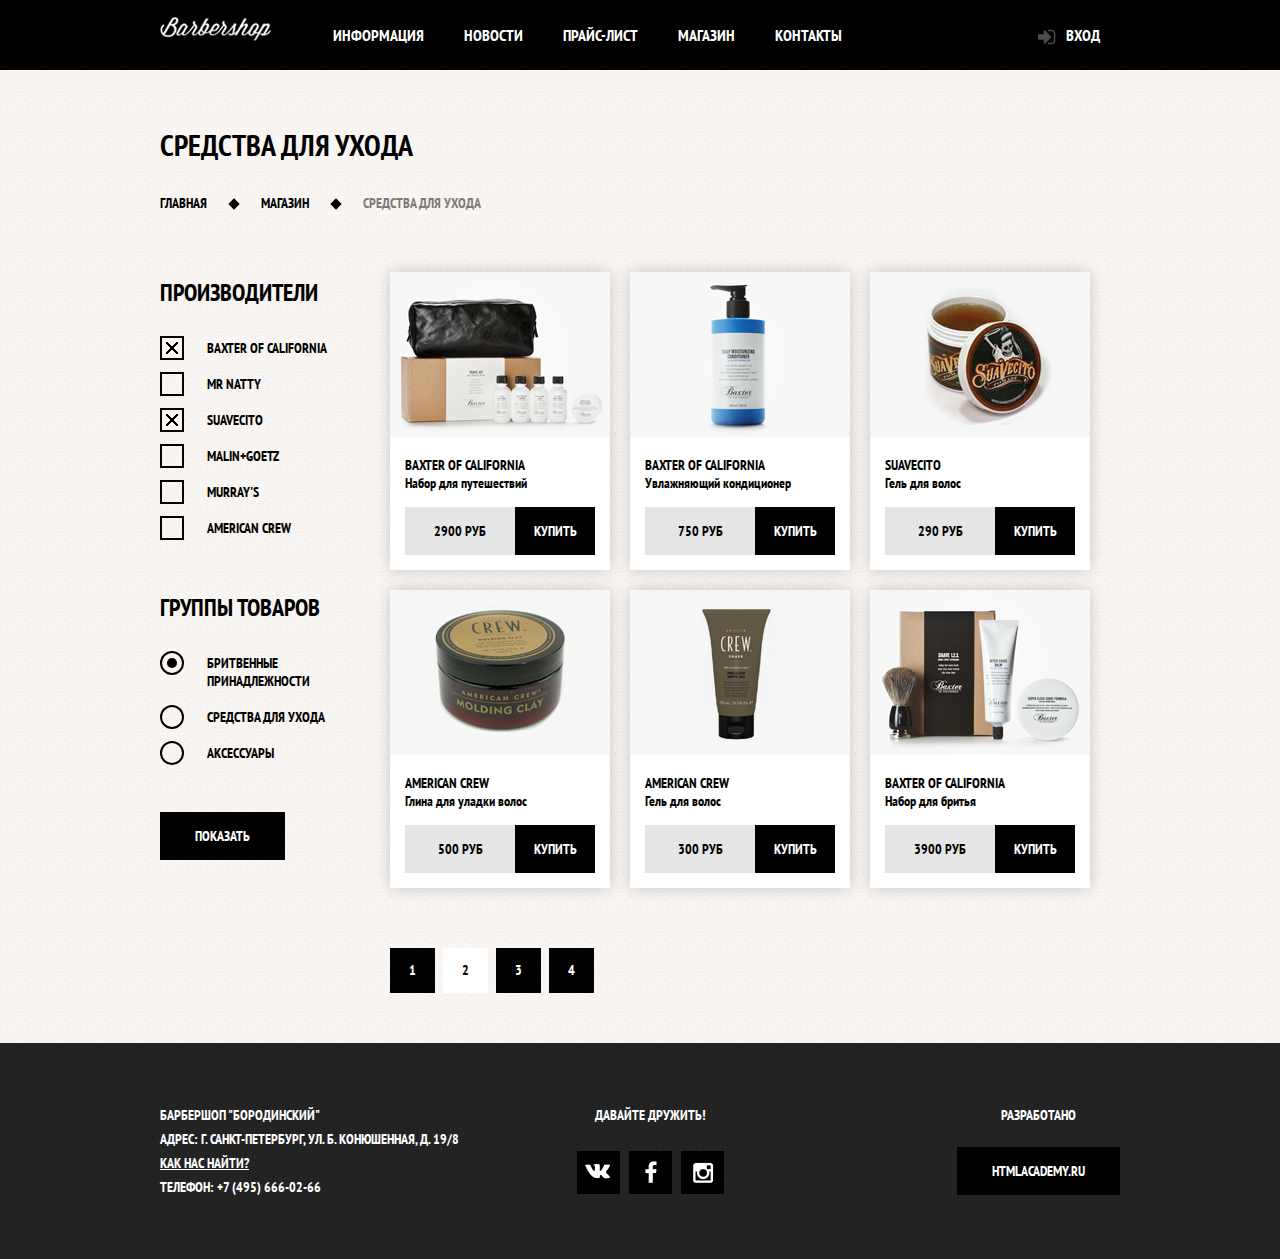
==== commit ad81f4a4: "Finished catalog.html" ====
--- a/catalog.html
+++ b/catalog.html
@@ -3,21 +3,23 @@
 <head>
 	<meta charset="UTF-8">
 	<title>Магазин - Барбершоп</title>
+	<link rel="stylesheet" href="./css/normalize.css">
 	<link rel="stylesheet" href="./css/main.css">
+	<link href='https://fonts.googleapis.com/css?family=PT+Sans+Narrow:400,700&subset=latin,cyrillic' rel='stylesheet' type='text/css'>
 </head>
-<body>
+<body class="inner-body">
 	<header class="top-header">
 		<div class="container clearfix">
-			<nav class="inner-nav">
+			<nav class="nav">
 				<div class="logo">
-					<img src="./images/logo-little.png" alt="logo">
+					<a href="./index.html"><img src="./images/logo-little.png" alt="logo"></a>
 				</div>
-				<ul class="inner-nav--list">
-					<li class="inner-nav--item">Информация</li>
-					<li class="inner-nav--item">Новости</li>
-					<li class="inner-nav--item">Прайс-лист</li>
-					<li class="inner-nav--item inner-nav--item_active">Магазин</li>
-					<li class="inner-nav--item">Контакты</li>
+				<ul class="nav--list">
+					<li class="nav--item"><a href="#">Информация</a></li>
+					<li class="nav--item"><a href="#">Новости</a></li>
+					<li class="nav--item"><a href="./price.html">Прайс-лист</a></li>
+					<li class="nav--item nav--item_active"><a href="./catalog.html">Магазин</a></li>
+					<li class="nav--item"><a href="#">Контакты</a></li>
 				</ul>
 			</nav>
 			<div class="enter">
@@ -30,16 +32,22 @@
 			<h1 class="main-content--header">Средства для ухода</h1>
 			<section class="breadcrumbs">
 			<ol class="breadcrumbs-list">
-				<li class="breadcrumbs-list--item">Главная</li>
-				<li class="breadcrumbs-list--item">Магазин</li>
-				<li class="breadcrumbs-list--item breadcrumbs-list--item_active">Средства для ухода</li>
+				<li class="breadcrumbs-list--item">
+					<a href="./index.html">Главная</a>
+				</li>
+				<li class="breadcrumbs-list--item">
+					<a href="./catalog.html">Магазин</a>
+				</li>
+				<li class="breadcrumbs-list--item breadcrumbs-list--item_active">
+					<span>Средства для ухода</span></a>
+				</li>
 			</ol>
 			</section>
 		</header>
 		<aside class="filters">
 			<form class="filters--form" method="GET">
 				<section class="filter-brands">
-					<header class="heading">
+					<header class="filter-header">
 						Производители
 					</header>
 					<ul class="filter-brands--list">
@@ -82,12 +90,12 @@
 					</ul>
 				</section>
 				<section class="filter-categories">
-					<header class="heading">
+					<header class="filter-header">
 						Группы товаров
 					</header>
 					<ul class="filter-categories--list">
 						<li class="filter-categories--category">
-							<input type="radio" name="categories" id="shaving" value="shaving">
+							<input type="radio" name="categories" id="shaving" value="shaving" checked>
 							<label class="filter-radio" for="shaving">
 								<span>Бритвенные принадлежности</span>
 							</label>
@@ -105,58 +113,106 @@
 							</label>
 						</li>
 					</ul>
-					<button class="btn" type="submit">Показать</button>
 				</section>
+				<button class="btn" type="submit">Показать</button>
 			</form>
 		</aside>
 		<section class="content-container">
 			<section class="catalog">
 				<article class="catalog-item">
-					<img src="./images/img/img-1.jpg" alt="item-pic" class="catalog-item--pic">
-					<header class="catalog-item--header">Набор для путешествий <span class="catalog-item--header_brand">«Baxter of California»</span></header>
-					<section class="buy">
-						<div class="buy--price rub">2900</div>
-						<a class="btn buy--btn" href="#">Купить</a>
-					</section>
-				</article>
-				<article class="catalog-item">
-					<img src="./images/img/img-2.jpg" alt="item-pic" class="catalog-item--pic">
-					<header class="catalog-item--header">Увлажняющий кондиционер <span class="catalog-item--header_brand">«Baxter of California»</span></header>
-					<section class="buy">
-						<div class="buy--price rub">750</div>
-						<a class="btn buy--btn" href="#">Купить</a>
-					</section>
-				</article>
-				<article class="catalog-item">
-					<img src="./images/img/img-3.jpg" alt="item-pic" class="catalog-item--pic">
-					<header class="catalog-item--header">Гель для волос <span class="catalog-item--header_brand">«Suavecito»</span></header>
-					<section class="buy">
-						<div class="buy--price rub">290</div>
-						<a class="btn buy--btn" href="#">Купить</a>
-					</section>
-				</article>
-				<article class="catalog-item">
-					<img src="./images/img/img-4.jpg" alt="item-pic" class="catalog-item--pic">
-					<header class="catalog-item--header">Глина для уладки волос <span class="catalog-item--header_brand">«American Crew»</span></header>
-					<section class="buy">
-						<div class="buy--price rub">500</div>
-						<a class="btn buy--btn" href="#">Купить</a>
-					</section>
-				</article>
-				<article class="catalog-item">
-					<img src="./images/img/img-5.jpg" alt="item-pic" class="catalog-item--pic">
-					<header class="catalog-item--header">Гель для волос <span class="catalog-item--header_brand">«American Crew»</span></header>
-					<section class="buy">
-						<div class="buy--price rub">300</div>
-						<a class="btn buy--btn" href="#">Купить</a>
-					</section>
-				</article>
-				<article class="catalog-item">
-					<img src="./images/img/img-6.jpg" alt="item-pic" class="catalog-item--pic">
-					<header class="catalog-item--header">Набор для бритья <span class="catalog-item--header_brand">«Baxter of California»</span></header>
-					<section class="buy">
-						<div class="buy--price rub">3900</div>
-						<a class="btn buy--btn" href="#">Купить</a>
+					<a href="./item.html">
+						<img src="./images/img/img-1.jpg" alt="item-pic" class="catalog-item--pic">
+					</a>
+					<section class="catalog-item--desc">
+						<header>
+							<a class="catalog-item--header" href="./item.html">
+								<span class="catalog-item--header_brand">Baxter of California</span> Набор для путешествий
+							</a>
+						</header>
+						<section class="buy clearfix">
+							<div class="buy--price rub">2900 руб</div>
+							<a class="btn buy--btn" href="#">Купить</a>
+						</section>
+					</section>
+				</article>
+				<article class="catalog-item">
+					<a href="#">
+						<img src="./images/img/img-2.jpg" alt="item-pic" class="catalog-item--pic">
+					</a>
+					<section class="catalog-item--desc">
+						<header>
+						<a class="catalog-item--header" href="#">
+							<span class="catalog-item--header_brand">Baxter of California</span> Увлажняющий кондиционер
+						</a>
+						</header>
+						<section class="buy clearfix">
+							<div class="buy--price rub">750 руб</div>
+							<a class="btn buy--btn" href="#">Купить</a>
+						</section>
+					</section>
+				</article>
+				<article class="catalog-item">
+					<a href="#">
+						<img src="./images/img/img-3.jpg" alt="item-pic" class="catalog-item--pic">
+					</a>
+					<section class="catalog-item--desc">
+						<header>
+							<a class="catalog-item--header" href="#">
+								<span class="catalog-item--header_brand">Suavecito</span> Гель для волос
+							</a>
+						</header>
+						<section class="buy clearfix">
+							<div class="buy--price rub">290 руб</div>
+							<a class="btn buy--btn" href="#">Купить</a>
+						</section>
+					</section>
+				</article>
+				<article class="catalog-item">
+					<a href="#">
+						<img src="./images/img/img-4.jpg" alt="item-pic" class="catalog-item--pic">
+					</a>
+					<section class="catalog-item--desc">
+						<header>
+							<a class="catalog-item--header" href="#">
+								<span class="catalog-item--header_brand">American Crew</span> Глина для уладки волос
+							</a>
+						</header>
+						<section class="buy clearfix">
+							<div class="buy--price rub">500 руб</div>
+							<a class="btn buy--btn" href="#">Купить</a>
+						</section>
+					</section>
+				</article>
+				<article class="catalog-item">
+					<a href="#">
+						<img src="./images/img/img-5.jpg" alt="item-pic" class="catalog-item--pic">
+					</a>
+					<section class="catalog-item--desc">
+						<header>
+							<a class="catalog-item--header" href="#">
+								<span class="catalog-item--header_brand">American Crew</span> Гель для волос
+							</a>
+						</header>
+						<section class="buy clearfix">
+							<div class="buy--price rub">300 руб</div>
+							<a class="btn buy--btn" href="#">Купить</a>
+						</section>
+					</section>
+				</article>
+				<article class="catalog-item">
+					<a href="#">
+						<img src="./images/img/img-6.jpg" alt="item-pic" class="catalog-item--pic">
+					</a>
+					<section class="catalog-item--desc">
+						<header>
+							<a class="catalog-item--header" href="#">
+								<span class="catalog-item--header_brand">Baxter of California</span> Набор для бритья
+							</a>
+						</header>
+						<section class="buy clearfix">
+							<div class="buy--price rub">3900 руб</div>
+							<a class="btn buy--btn" href="#">Купить</a>
+						</section>
 					</section>
 				</article>
 			</section>
@@ -177,9 +233,12 @@
 				Телефон: +7 (495) 666-02-66</p>
 			</section>
 			<section class="footer--socials">
-				<a href="#" class="socials--link socials--link_vk"></a>
-				<a href="#" class="socials--link socials--link_fb"></a>
-				<a href="#" class="socials--link socials--link_inst"></a>
+				<p>
+					Давайте дружить!
+				</p>
+				<a href="#" class="socials--link socials--link_vk">Вконтакте</a>
+				<a href="#" class="socials--link socials--link_fb">Фейсбук</a>
+				<a href="#" class="socials--link socials--link_inst">Инстаграм</a>
 			</section>
 			<section class="footer--devs">
 				<p>Разработано</p>
--- a/css/main.css
+++ b/css/main.css
@@ -1,15 +1,45 @@
 body {
-	font-family: 'PTSans Narrow Bold', sans-serif;
-	font-size: 14px;
+	font-family: 'PT Sans Narrow', sans-serif;
 	font-weight: bold;
-	line-height: 24px;
 	color: #000;
+	background:#000 url("../images/bg.jpg") no-repeat top center;
+	font-size: 14px;
+}
+
+.btn {
+	display: inline-block;
+	padding: 15px 35px;
+	margin-right: 20px;
+	font-size: 14px;
+	text-transform: uppercase;
+	text-decoration: none;
+	color: white;
+	background-color: black;
+	border: none;
+	transition: ease 0.3s;
+	cursor: pointer;
+}
+
+.btn:hover:not([disabled]) {
+	background-color: #663d15;
+	transition: ease-in-out 0.3s;
+}
+
+.btn:disabled {
+	opacity: 0.5;
+	cursor: default;
+}
+
+.top-header {
+	background-color: #000;
+	color: #fff;
+	font-size: 16px;
+	margin-bottom: 55px;
 }
 
 .container {
 	width: 960px;
 	padding: 0 10px;
-	outline: 1px dotted #000;
 	margin: 0 auto;
 }
 
@@ -19,51 +49,203 @@
 	clear:both;
 }
 
-.main-nav {
-	float: left;
+.nav {
 	width: 780px;
-}
-
-
+	float: left;
+}
+
+.nav ul {
+	margin: 0;
+	padding: 0;
+}
+
+.nav--list {
+	list-style: none;
+	font-size: 0px;
+	display: inline-block;
+}
+
+.nav--item {
+	display: inline-block;
+	font-size: 16px;
+	line-height: 20px;
+	vertical-align: baseline;
+}
+
+.nav--item a {
+	display: block;
+	color: #fff;
+	padding: 25px 20px;
+	text-decoration: none;
+	text-transform: uppercase;
+	transition: ease 0.3s;
+}
+
+.nav--item a:hover {
+	background-color: #242424;
+	transition: ease 0.3s;
+}
+
+.nav--item_active a:after {
+	width: auto;
+	height: 5px;
+	background-color: #fff;
+}
 
 .logo {
-	float: left;
 	min-width: 150px;
+	display: inline-block;
+	line-height: 20px;
 }
 
 .enter {
 	float: right;
-	width: 150px;
-}
-
-
+	position: relative;
+}
+
+.enter--link::before {
+	content: '';
+	display: block;
+	position: absolute;
+	width: 18px; 
+	height: 16px;
+	background-image: url("../images/sprites.png");
+	background-position: -120px -20px;
+	left: 20px;
+	bottom: 25px;
+	transition: ease 0.3s;
+	cursor: pointer;
+}
+
+.enter--link:hover::before {
+	content: '';
+	display: block;
+	position: absolute;
+	width: 18px; 
+	height: 16px;
+	background-image: url("../images/sprites.png");
+	background-position: -178px -20px;
+	left: 20px;
+	bottom: 25px;
+	transition: ease-in-out all 0.3s;
+
+}
+
+.enter--link {
+	display: inline-block;
+	line-height: 20px;
+	padding: 25px 20px;
+	padding-left: 48px;
+	text-decoration: none;	
+	text-transform: uppercase;
+	color: #fff;
+}
+
+.enter:hover {
+	background-color: #242424;
+}
 
 .logo-container {
-	width: 460px;
+	width: 368px;
+	text-align: center;
 	margin: 0 auto;
+	min-height: 204px;
+	margin-bottom: 20px;;
 }
 
 .features {
 	margin-bottom: 65px;
+	color: #fff;
 }
 
 .feature-item {
 	width: 300px;
 	float: left;
 	margin-right: 20px;
+	text-align: center;
+	text-transform: uppercase;
 }
 
 .feature-item:last-child {
 	margin-right: 0;
 }
 
+.feature-item--head {
+	padding-bottom: 75px;
+	position: relative;
+	font-size: 30px;
+	font-weight: 700;
+	display: inline-block;
+}
+
+.feature-item--head::after {
+	content: '';
+	display: block;
+	width: 20px;
+	height: 20px;
+	position: absolute;
+	left: 50%;
+	top: 50%;
+	margin-left: -10px;
+	background-color: #fff;
+	transform: rotate(45deg);
+}
+
+.feature-item--desc {
+	margin: 0;
+	padding: 0 25px;
+	font-size: 14px;
+	line-height: 24px;
+	text-align: center;
+}
+
 .index-content {
 	padding: 80px 50px;
+	margin-bottom: 35px;
+	background: url("../images/divider.png") no-repeat center,
+				url("../images/bg-pattern.jpg") repeat center;
+}
+
+.index-content p {
+	margin-bottom: 25px;
+	text-transform: uppercase;
+	font-size: 14px;
+	line-height: 24px;
+	font-weight: 700;
+}
+
+.index-content--header {
+	margin: 0;
+	margin-bottom: 25px;
+	padding: 0;
+	font-size: 30px;
+	text-transform: uppercase;
+	font-weight: 700;
 }
 
 .index-content--left {
 	width: 380px;
 	float: left;
+}
+
+.news-list {
+	margin: 0;
+	padding: 0;
+	list-style: none;
+}
+
+.news-list--item {
+	margin-bottom: 30px;
+}
+
+.news-list--item p {
+	margin: 0;
+	padding: 0;
+}
+
+.news-list--item time {
+	font-weight: 400;
+	text-transform: none;
 }
 
 .index-content--right {
@@ -71,9 +253,70 @@
 	float: right;
 }
 
+.gallery {
+	position: relative;
+	min-height: 260px;
+}
+
+.gallery-img {
+	margin: 0;
+	padding: 0;
+}
+
+.gallery-img img {
+	border: 7px solid white;
+}
+
+.btn-prev {
+	position: absolute;
+	left: 0;
+	bottom: 0;
+	margin: 0;
+	padding: 15px 50px;
+}
+.btn-next {
+	position: absolute;
+	right: 0;
+	bottom: 0;
+	margin: 0;
+	padding: 15px 50px;
+}
+
+.f-appointment input {
+	width: 140px;
+	height: 45px;
+	margin-right: 20px;
+	margin-left: -2px; /* weird spacing fix */ 
+	margin-bottom: 20px;
+	padding: 15px;
+	box-sizing: border-box;
+	border: 2px solid black;
+	text-transform: uppercase;
+	color: #000;
+}
+
+.f-appointment input:nth-child(2n) {
+	margin-right: 0;
+}
+
+.f-appointment .btn {
+	width: 100%;
+} 
+
 .footer {
 	padding-top: 60px;
 	padding-bottom: 40px;
+	background: #222 url("../images/bg-footer.jpg") repeat;
+	color: white;
+}
+
+.footer p {
+	margin: 0;
+	margin-bottom: 20px;
+	padding: 0;
+	text-transform: uppercase;
+	font-size: 14px;
+	line-height: 24px;
 }
 
 .footer--info {
@@ -82,45 +325,155 @@
 	margin-right: 20px;
 }
 
+.footer--info a {
+	color: white;
+}
+
 .footer--socials {
 	width: 180px;
 	float: left;
+	text-align: center;
+}
+
+.socials--link {
+	display: inline-block;
+	width: 23px;
+	height: 23px;
+	margin-left: 3px; 
+	margin-right: 3px;
+	padding: 10px;
+	font-size: 0;
+	background-color: #000;
+}
+
+.socials--link_vk {
+	background: #000 url("../images/sprites.png") no-repeat -454px -8px;
+	transition: ease 0.3s;
+}
+
+.socials--link_vk:hover {
+	background: #fff url("../images/sprites.png") no-repeat -519px -8px;
+	transition: ease 0.3s;
+}
+
+.socials--link_fb {
+	background: #000 url("../images/sprites.png") no-repeat -220px -10px;
+	transition: ease 0.3s;
+}
+
+.socials--link_fb:hover {
+	background: #fff url("../images/sprites.png") no-repeat -272px -10px;
+	transition: ease 0.3s;
+}
+
+.socials--link_inst {
+	background: #000 url("../images/sprites.png") no-repeat -328px -9px;
+	transition: ease 0.3s;
+}
+
+.socials--link_inst:hover {
+	background: #fff url("../images/sprites.png") no-repeat -389px -9px;
+	transition: ease 0.3s;
 }
 
 .footer--devs {
-	width: 140px;
+	min-width: 140px;
 	float: right;
+	text-align: center;
+}
+
+.footer--devs .btn {
+	margin: 0;
 }
 
 /* Item Page */
 
-.inner-nav {
-	float: left;
-	width: 720px;
-	margin-bottom: 55px;
+.inner-body {
+	background:#f8f5f2 url("../images/bg-pattern.jpg") repeat;
+}
+
+.main-content--header {
+	margin-top: 55px;
+	margin-bottom: 30px;
+	font-size: 30px;
+	line-height: auto;
 }
 
 .header-container {
 	margin-bottom: 45px;
+	text-transform: uppercase;
+}
+
+.breadcrumbs {
+	margin-bottom: 60px;
+}
+
+.breadcrumbs-list {
+	margin: 0;
+	padding: 0;
+	list-style: none;
+	font-size: 14px;
+}
+
+.breadcrumbs-list--item {
+	display: inline-block;
+	padding-right: 40px;
+	position: relative;
+}
+
+.breadcrumbs-list--item a {
+	color: black;
+	text-decoration: none;
+}
+
+.breadcrumbs-list--item a:hover {
+	color: black;
+	text-decoration: underline;
+}
+
+.breadcrumbs-list--item:not(:last-child)::after {
+	content: '';
+	display: inline-block;
+	width: 8px;
+	height: 8px;
+	background-color: black;
+	transform: rotate(45deg);
+	left: 20px;
+	position: relative;
+}
+
+.breadcrumbs-list--item:last-child {
+	opacity: 0.5;
 }
 
 .item-gallery {
 	width: 480px;
 	float: left;
-	margin-right: 60px;
+	margin-right: 90px;
+	margin-bottom: 50px;
 }
 
 .item-gallery--big {
 	width: 100%;
-}
-
-.item-gallery--small {
+	margin-bottom: 20px;
+}
+
+.item-gallery--small,
+.item-gallery--small img { /* floated "img"s fix inline space problem*/
 	width: auto;
 	float: left;
-}
-
-.item-gallery--small img {
 	margin-right: 20px;
+}
+
+.item-gallery img {
+	cursor: pointer;
+	box-shadow: 0 0 10px rgba(0, 0, 0, 0.3);
+	transition: ease 0.5s;
+}
+
+.item-gallery img:hover {
+	box-shadow: 0 0 20px rgba(0, 0, 0, 0.45);
+	transition: ease 0.5s;
 }
 
 .item-gallery--small img:last-child {
@@ -129,27 +482,107 @@
 
 .item-desc {
 	width: 380px;
-	padding: 10px;
+	padding: 5px;
 	float: left;
 	margin-bottom: 35px;
+	margin-top: 25px;
+}
+
+.item-desc p {
+	margin: 0;
+	padding: 0;
+	font-size: 14px;
+	line-height: 24px;
+	text-transform: uppercase;
+}
+
+.item-desc ul,
+.item-desc ol {
+	margin: 0;
+	padding: 0;
+}
+
+.item-desc--meta {
+	margin-bottom: 40px;
+}
+
+.item-desc--meta .available {
+	float: left;
+}
+
+.item-desc--meta .articulus {
+	float: right;
+	color: #d5d4d2;
+}
+
+.item-desc--description {
+	margin-bottom: 40px;
 }
 
 .buy {
-	min-width: 180px;
-	margin-bottom: 65px;
+	width: 190px;
 }
 
 .buy--price {
-	display: inline-block;
-	padding: 15px 25px;
-}
+    display: block;
+    float: left;
+    width: 110px;
+    max-height: 48px;
+    box-sizing: border-box;
+    padding: 15px 25px;
+    text-transform: uppercase;
+    text-align: center;
+    white-space: nowrap;
+    overflow: hidden;
+    text-overflow: ellipsis;
+    background-color: #e5e5e5;
+}
+
+
 
 .buy--btn {
-	display: inline-block;
+	display: block;
+	margin-left: -3px;
+	margin-right: 0;
+	float: right;
+	box-sizing: border-box;
+	padding: 15px;
+	min-width: 80px;
+	text-align: center;
+	max-height: 48px;
 }
 
 .item-ingredients {
 	min-width: 250px;
+}
+
+.item-ingredients--list {
+	list-style: none;
+}
+
+.item-ingredients--heading {
+	margin-bottom: 35px;
+	margin-top: 60px;
+	text-transform: uppercase;
+}
+
+.item-ingredients--item {
+	text-transform: uppercase;
+	font-size: 14px;
+	line-height: 24px;
+	padding-left: 10px;
+	position: relative;
+}
+
+.item-ingredients--item::before {
+	display: inline-block;
+	content: '';
+	width: 8px;
+	height: 8px;
+	background-color: black;
+	transform: rotate(45deg);
+	position: relative;
+	right: 10px;
 }
 
 /* Catalog (Shop) page */
@@ -163,17 +596,96 @@
 .filters section,
 .filter-brands,
 .filter-categories {
-	min-width: 220px;
+	max-width: 220px;
 	margin-bottom: 50px;
+	
 }
 
 .filter-header {
-	margin-bottom: 30px;
+	margin-bottom: 25px;
+	font-size: 24px;
+	line-height: 42px;
+	text-transform: uppercase;
+}
+
+.filters ul, 
+.filters ol {
+	margin: 0;
+	padding: 0;
+	list-style: none;
+}
+
+.filters li {
+	text-transform: uppercase;
+	margin-bottom: 18px;
+	position: relative;
+}
+
+.filter-brands input,
+.filter-categories input {
+	display: none;
+}
+
+.filter-radio,
+.filter-checkbox {
+	cursor: pointer;
+}
+
+.filter-radio::before {
+	content: '';
+	display: inline-block;
+	margin-right: 23px;;
+	float: left;
+	width: 20px;
+	height: 20px;
+	position: relative;
+	top: -3px;
+	border: 2px solid black;
+	background-color: rgba(0, 0, 0, 0);
+	border-radius: 50%;
+}
+
+.filter-checkbox::before {
+	content: '';
+	display: inline-block;
+	margin-right: 23px;;
+	float: left;
+	width: 20px;
+	height: 20px;
+	position: relative;
+	top: -3px;
+	border: 2px solid black;
+	background-color: rgba(0, 0, 0, 0);
+	cursor: pointer;
+}
+
+.filter-categories--category input:checked + label::after {
+	content: '';
+	position: absolute;
+	width: 10px;
+	height: 10px;
+	top: 4px;
+	left: 7px;
+	border-radius: 50%;
+	background-color: #000;
+	cursor: pointer;
+}
+
+.filter-brands--item input:checked + label::after {
+    content: '';
+    position: absolute;
+    width: 12px;
+    height: 12px;
+    top: 3px;
+    left: 6px;
+    background: url("../images/sprites.png") no-repeat 0px -62px;
+    cursor: pointer;
 }
 
 .content-container {
 	width: 700px;
 	float: left;
+	margin-bottom: 50px;
 }
 
 .catalog {
@@ -186,14 +698,41 @@
 	width: 220px;
 	float: left;
 	margin-right: 20px;
+	margin-bottom: 20px;
+	background-color: #fff;
+	box-shadow: 0 0 15px rgba(0, 0, 0, 0.2);
+	transition: ease 0.6s;
+}
+
+.catalog-item:hover {
+	box-shadow: 0 0 25px rgba(0, 0, 0, 0.4);
+	transition: ease 0.5s;
 }
 
 .catalog-item:nth-child(3n) {
 	margin-right: 0;
 }
 
+.catalog-item--header { 		/* it's a link in header, actually*/
+	display: block;
+	margin-bottom: 15px;
+	color: black;
+	text-decoration: none;
+}
+
 .catalog-item--header_brand {
 	display: block;
+	text-transform: uppercase;
+}
+
+.catalog-item--desc {
+	font-size: 14px;
+	line-height: 18px;
+	position: relative;
+	padding: 15px;
+}
+
+.catalog-item--desc .buy {
 }
 
 .pagination {
@@ -205,8 +744,23 @@
 	width: 45px;
 	line-height: 45px;
 	margin-right: 5px;
+	vertical-align: baseline;
 	text-align: center;
-	vertical-align: baseline;
+	text-decoration: none;
+	background-color: black;
+	color: white;
+	transition: ease 0.3s;
+}
+
+.pagination--page_active {
+	background-color: white;
+	color: black;
+	cursor: default;
+}
+
+.pagination--page:not(.pagination--page_active):hover {
+	background-color: #663d15;
+	transition: ease 0.3s;
 }
 
 /* Pricelist Page */
@@ -238,4 +792,3 @@
 
 
 
-
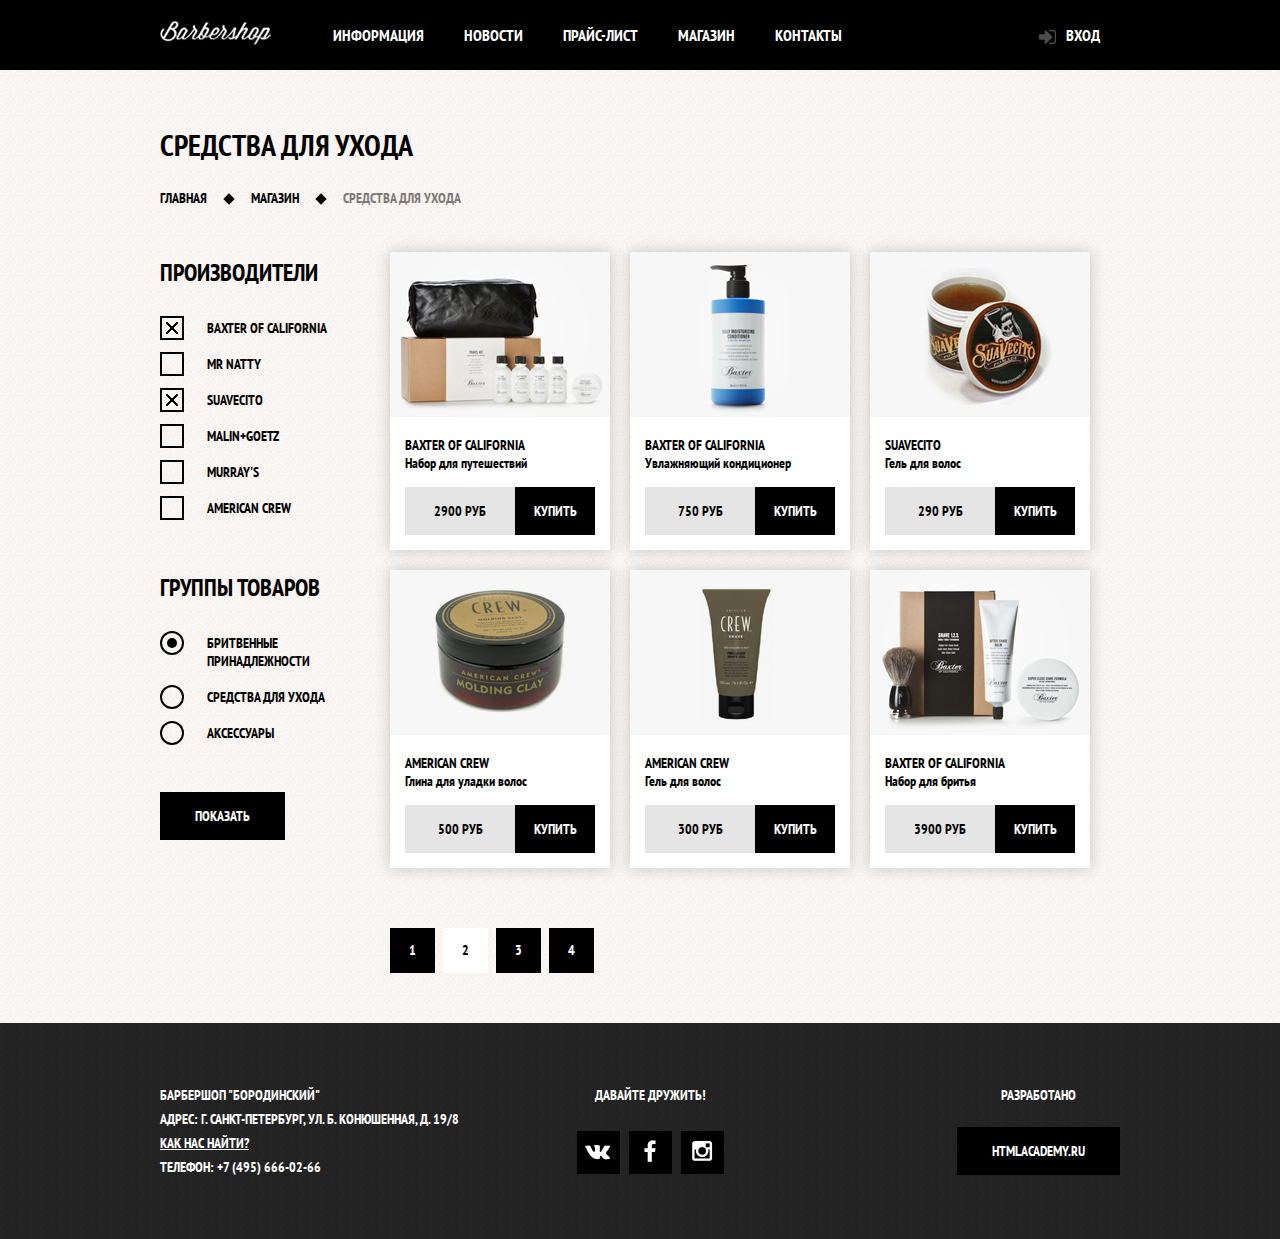
==== commit 7cfe14cf: "Minor performance fixes (with popups)" ====
--- a/catalog.html
+++ b/catalog.html
@@ -43,6 +43,24 @@
 				</li>
 			</ol>
 			</section>
+			<section class="popup">
+				<h2 class="popup-heading">Личный кабинет</h2>
+				<p>Введите, пожалуйста, свой логин и пароль</p>
+				<form class="f-login-form" method="post">
+					<input class="icon-user" name="login" type="text" placeholder="Логин">
+					<label for="user"></label>
+					<input class="icon-password" id="pass" name="password" type="password" placeholder="Пароль">
+					<label for="pass"></label>
+					<input id="remember_me" type="checkbox" checked>
+					<label class="remember" for="remember_me">
+						<span>Запомните меня</span>
+					</label>
+					<a class="popup--forgot" href="#">я забыл пароль</a>
+					<button class="btn" type="submit">Войти</button>
+				</form>
+					<button class="close-button" type="button"></button>
+			</section>
+			<div class="popup-overlay"></div> 
 		</header>
 		<aside class="filters">
 			<form class="filters--form" method="GET">
@@ -246,4 +264,6 @@
 			</section>
 		</div>
 	</footer>
+	<script src="./js/popup.js"></script>
+	</body>
 </html>--- a/css/main.css
+++ b/css/main.css
@@ -98,6 +98,10 @@
 	line-height: 20px;
 }
 
+.logo img {
+	vertical-align: bottom;
+}
+
 .enter {
 	float: right;
 	position: relative;
@@ -110,7 +114,8 @@
 	width: 18px; 
 	height: 16px;
 	background-image: url("../images/sprites.png");
-	background-position: -120px -20px;
+	background-position: -5px -118px;
+	background-repeat: no-repeat;
 	left: 20px;
 	bottom: 25px;
 	transition: ease 0.3s;
@@ -124,7 +129,7 @@
 	width: 18px; 
 	height: 16px;
 	background-image: url("../images/sprites.png");
-	background-position: -178px -20px;
+	background-position: -5px -150px;
 	left: 20px;
 	bottom: 25px;
 	transition: ease-in-out all 0.3s;
@@ -295,6 +300,11 @@
 	color: #000;
 }
 
+.f-appointment input:focus {
+	border-color: #663d15;
+	outline: 0;
+}
+
 .f-appointment input:nth-child(2n) {
 	margin-right: 0;
 }
@@ -347,32 +357,32 @@
 }
 
 .socials--link_vk {
-	background: #000 url("../images/sprites.png") no-repeat -454px -8px;
+	background: #000 url("../images/sprites.png") no-repeat 6px -340px;
 	transition: ease 0.3s;
 }
 
 .socials--link_vk:hover {
-	background: #fff url("../images/sprites.png") no-repeat -519px -8px;
+	background: #fff url("../images/sprites.png") no-repeat 6px -378px;
 	transition: ease 0.3s;
 }
 
 .socials--link_fb {
-	background: #000 url("../images/sprites.png") no-repeat -220px -10px;
+	background: #000 url("../images/sprites.png") no-repeat 6px -175px;
 	transition: ease 0.3s;
 }
 
 .socials--link_fb:hover {
-	background: #fff url("../images/sprites.png") no-repeat -272px -10px;
+	background: #fff url("../images/sprites.png") no-repeat 6px -217px;
 	transition: ease 0.3s;
 }
 
 .socials--link_inst {
-	background: #000 url("../images/sprites.png") no-repeat -328px -9px;
+	background: #000 url("../images/sprites.png") no-repeat 6px -254px;
 	transition: ease 0.3s;
 }
 
 .socials--link_inst:hover {
-	background: #fff url("../images/sprites.png") no-repeat -389px -9px;
+	background: #fff url("../images/sprites.png") no-repeat 6px -298px;
 	transition: ease 0.3s;
 }
 
@@ -386,6 +396,200 @@
 	margin: 0;
 }
 
+.popup {
+	display: none;
+	position: fixed;
+	top: 120px;
+	left: 50%;
+	width: 460px;
+	padding: 55px 80px;
+	box-sizing: border-box;
+	margin-left: -230px;
+	background:#f8f5f2 url("../images/bg-pattern.jpg") repeat;
+	box-shadow: 0 0 30px 0 rgba(0, 0, 0, 0.75);
+	z-index: 5;
+	color: #000;
+}
+
+
+
+.popup-heading {
+	margin: 0;
+	padding: 0;
+	font-size: 30px;
+	text-transform: uppercase;
+	margin-bottom: 27px;
+}
+
+.popup p {
+	margin: 0;
+	padding: 0;
+	font-size: 14px;
+	text-transform: uppercase;
+	margin-bottom: 15px;
+}
+
+.f-login-form input[type="text"],
+.f-login-form input[type="password"] {
+	display: block;
+	width: 300px;
+	padding-right: 40px;
+	margin-bottom: 10px;
+	background-color: #f9f6f3;
+	border: 2px solid #000;
+	text-transform: uppercase;
+	color: #000;
+	padding: 12px;
+	line-height: 15px;
+	box-sizing: border-box;
+}
+
+.f-login-form input[type="text"]:focus,
+.f-login-form input[type="password"]:focus {
+	border-color: #663d15;
+	outline: 0;
+}
+
+.f-login-form .btn {
+	width: 100%;
+	margin-bottom: 3px;
+}
+
+.f-login-form .remember {
+	display: inline-block;
+	position: relative;
+	text-align: left;
+	font-size: 14px;
+	text-transform: uppercase;
+	margin-bottom: 10px;
+	cursor: pointer;
+}
+
+.f-login-form input[type="checkbox"] {
+	display: none;
+}
+
+
+.f-login-form .remember::after {
+	content: '';
+	display: inline-block;
+	margin-right: 10px;;
+	float: left;
+	width: 20px;
+	height: 20px;
+	position: relative;
+	top: -3px;
+	border: 2px solid black;
+	background-color: rgba(0, 0, 0, 0);
+	cursor: pointer;
+}
+
+.f-login-form input[type="checkbox"]:checked + label::before{
+	content: '';
+    position: absolute;
+    width: 12px;
+    height: 12px;
+    top: 3px;
+    left: 6px;
+    background: url("../images/sprites.png") no-repeat -9px -12px;
+    cursor: pointer;
+}
+
+.popup--forgot {
+	text-transform: uppercase;
+	color: #000;
+	float: right;
+}
+
+.close-button {
+	position: absolute;
+	right: -38px;
+	top: 0px;
+	font-size: 0;
+	border: 0;
+	outline: 0;
+	padding: 0;
+	width: 25px;
+	height: 24px;
+	background: 0;
+}
+
+.close-button::before,
+.close-button::after {
+	content: '';
+	display: block;
+	position: absolute;
+	width: 17px;
+	border-radius: 15%;
+	height: 3px;
+	background-color: #d1d1d1;
+}
+
+.close-button::before {
+	transform: rotate(-45deg);
+}
+
+.close-button::after {
+	transform: rotate(45deg);
+}
+
+
+.f-login-form .icon-user {
+	content: '';
+	display: block;
+	position: relative;
+	background: #000 url("../images/sprites.png") no-repeat 260px -452px;
+	width: 15px;
+}
+
+.f-login-form .icon-password {
+	content: '';
+	display: block;
+	position: relative;
+	background: #000 url("../images/sprites.png") no-repeat 260px -414px;
+	width: 15px;
+}
+
+.popup-map {
+	display: none;
+	position: fixed;
+	height: 450px;
+    top: 50%;
+    left: 50%;
+    margin-left: -300px;
+    margin-top: -230px;
+    border: 5px solid #fff;
+    z-index:10;
+}
+
+.popup-overlay {
+	content: '';
+	position: fixed;
+	width: 100%;
+	height: 100%;
+	top: 0;
+	left: 0;
+	background-color: rgba(0, 0, 0, 0.5);
+	z-index: 4;
+	display: none;
+}
+
+/*  popup animations */
+
+@keyframes fade-in {
+	0% { opacity: 0; }
+	70% { opacity: 1; }
+}
+
+.popup-overlay-show {
+	display: block;
+}
+
+.popup-show {
+	display: block;
+	animation: fade-in 1.2s;
+}
+
 /* Item Page */
 
 .inner-body {
@@ -394,18 +598,17 @@
 
 .main-content--header {
 	margin-top: 55px;
-	margin-bottom: 30px;
+	margin-bottom: 25px;
 	font-size: 30px;
 	line-height: auto;
 }
 
 .header-container {
+	text-transform: uppercase;
 	margin-bottom: 45px;
-	text-transform: uppercase;
 }
 
 .breadcrumbs {
-	margin-bottom: 60px;
 }
 
 .breadcrumbs-list {
@@ -417,7 +620,7 @@
 
 .breadcrumbs-list--item {
 	display: inline-block;
-	padding-right: 40px;
+	padding-right: 30px;
 	position: relative;
 }
 
@@ -438,7 +641,7 @@
 	height: 8px;
 	background-color: black;
 	transform: rotate(45deg);
-	left: 20px;
+	left: 15px;
 	position: relative;
 }
 
@@ -557,6 +760,8 @@
 }
 
 .item-ingredients--list {
+	margin: 0;
+	padding: 0;
 	list-style: none;
 }
 
@@ -678,7 +883,7 @@
     height: 12px;
     top: 3px;
     left: 6px;
-    background: url("../images/sprites.png") no-repeat 0px -62px;
+    background: url("../images/sprites.png") no-repeat -9px -12px;
     cursor: pointer;
 }
 
@@ -766,17 +971,50 @@
 /* Pricelist Page */
 
 .price-promo {
-	width: 620px;
 	margin: 0 auto;
-	margin-bottom: 70px;
+	text-align: center;
+	margin-bottom: 53px;
+}
+
+.price-promo h2 {
+	display: inline-block;
+	position: relative;
+	z-index: 2;
+	margin: 0;
+	padding: 0 25px;
+	font-size: 48px;
+	line-height: 62px;
+	text-transform: uppercase;
+	background: #f8f5f2 url("../images/bg-pattern.jpg") repeat;
+}
+
+.price-promo::after {
+	display: block;
+	position: relative;
+	content: ' ';
+	border-bottom: 2px solid #000;
+	top: -31px;
+	z-index: 1;
+}
+
+.desc-heading {
+	margin: 0;
+	margin-bottom: 35px;
+	padding: 0;
+	font-size: 24px;
+	text-transform: uppercase;
 }
 
 .desc-block {
 	margin-bottom: 65px;
 }
 
-.desc-block:last-child {
-	margin-bottom: 0px;
+.desc-block p {
+	margin: 0;
+	padding: 0;
+	text-transform: uppercase;
+	font-size: 14px;
+	line-height: 24px;
 }
 
 .desc-left {
@@ -785,10 +1023,32 @@
 	float: left;
 }
 
+.desc-left li {
+	margin-bottom: 17px;
+}
+
 .desc-right {
 	width: 460px;
 	float: left;
 }
 
-
-
+.price {
+	width: 100%;
+	border-spacing: 0px;
+	border-collapse: collapse;
+}
+
+.price td {
+	width: 50%;
+	text-transform: uppercase;
+	font-size: 14px;
+	border: 2px solid #000;
+	padding: 15px 17px;
+}
+
+.price td:nth-child(even) {
+	text-align: center;
+}
+
+
+
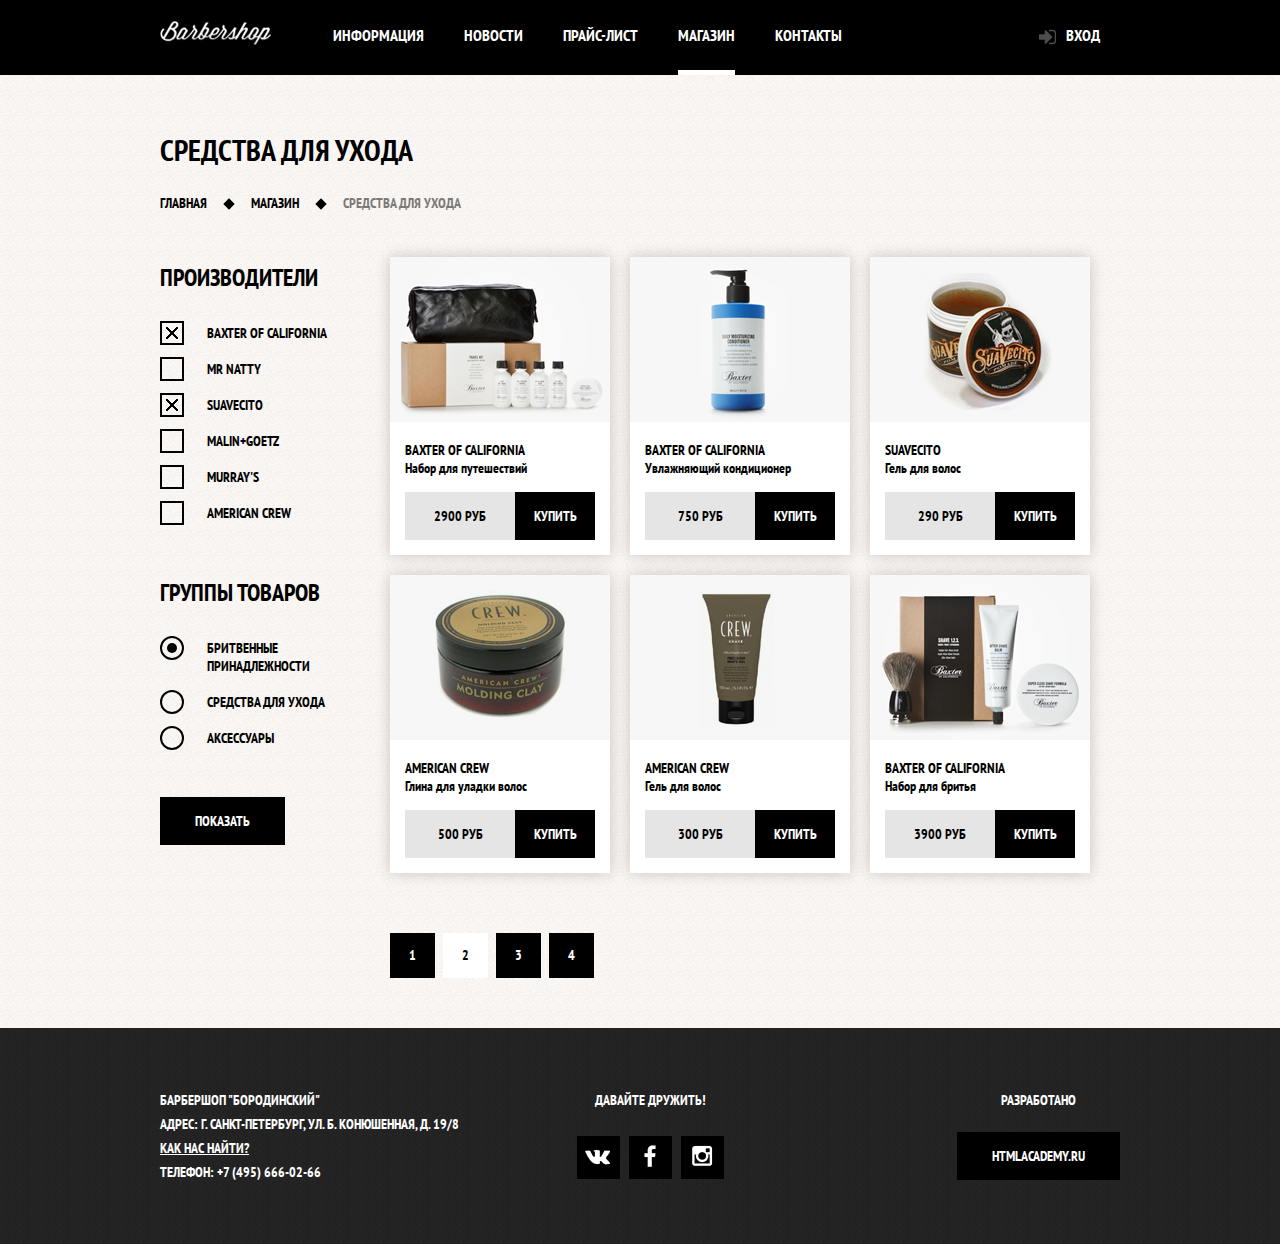
==== commit dca0a078: "Added interactive slider" ====
--- a/catalog.html
+++ b/catalog.html
@@ -236,7 +236,7 @@
 			</section>
 			<section class="pagination">
 				<a href="#" class="pagination--page">1</a>
-				<a href="#" class="pagination--page pagination--page_active">2</a>
+				<a class="pagination--page pagination--page_active">2</a>
 				<a href="#" class="pagination--page">3</a>
 				<a href="#" class="pagination--page">4</a>
 			</section>
--- a/css/main.css
+++ b/css/main.css
@@ -68,14 +68,14 @@
 .nav--item {
 	display: inline-block;
 	font-size: 16px;
-	line-height: 20px;
+	line-height: 70px;
 	vertical-align: baseline;
 }
 
 .nav--item a {
 	display: block;
 	color: #fff;
-	padding: 25px 20px;
+	padding: 0px 20px;
 	text-decoration: none;
 	text-transform: uppercase;
 	transition: ease 0.3s;
@@ -87,6 +87,8 @@
 }
 
 .nav--item_active a:after {
+	content: '';
+	display: block;
 	width: auto;
 	height: 5px;
 	background-color: #fff;
@@ -105,6 +107,16 @@
 .enter {
 	float: right;
 	position: relative;
+}
+
+.enter-page {
+	width: 460px;
+	margin: 0 auto;
+	padding: 0px 80px;
+	padding-bottom: 55px;
+	box-sizing: border-box;
+	z-index: 5;
+	color: #000;
 }
 
 .enter--link::before {
@@ -1051,4 +1063,69 @@
 }
 
 
-
+/* Overwriting slider styles*/
+
+.sp-horizontal .sp-previous-arrow:before,
+.sp-horizontal .sp-next-arrow:before {
+	content: none;
+}
+
+.sp-horizontal .sp-next-arrow:after {
+    content: 'ВПЕРЕД';
+    display: inline-block;
+    position: initial;
+    transform: initial;
+    -webkit-transform: initial;
+    background-color: rgba(0,0,0,0);
+}
+
+.sp-horizontal .sp-previous-arrow:after {
+    content: 'НАЗАД';
+    display: inline-block;
+    position: initial;
+    transform: initial;
+    -webkit-transform: initial;
+    background-color: rgba(0,0,0,0);
+}
+
+.sp-arrow {
+	display: inline-block;
+	padding: 15px 35px;
+	margin-right: 20px;
+	font-size: 14px;
+	text-transform: uppercase;
+	text-decoration: none;
+	color: white;
+	background-color: black;
+	border: none;
+	transition: ease 0.3s;
+	cursor: pointer;
+	width: auto;
+    height: auto;
+}
+
+.sp-horizontal .sp-arrows {
+	margin-top: 143px;
+}
+
+.sp-horizontal .sp-next-arrow {
+	position: absolute;
+	right: 0;
+	bottom: 0;
+	margin: 0;
+	padding: 15px 50px;
+}
+
+.sp-horizontal .sp-previous-arrow {
+	position: absolute;
+	left: 0;
+	bottom: 0;
+	margin: 0;
+	padding: 15px 50px;
+}
+
+.sp-arrow:hover:not([disabled]) {
+	background-color: #663d15;
+	transition: ease-in-out 0.3s;
+}
+ 